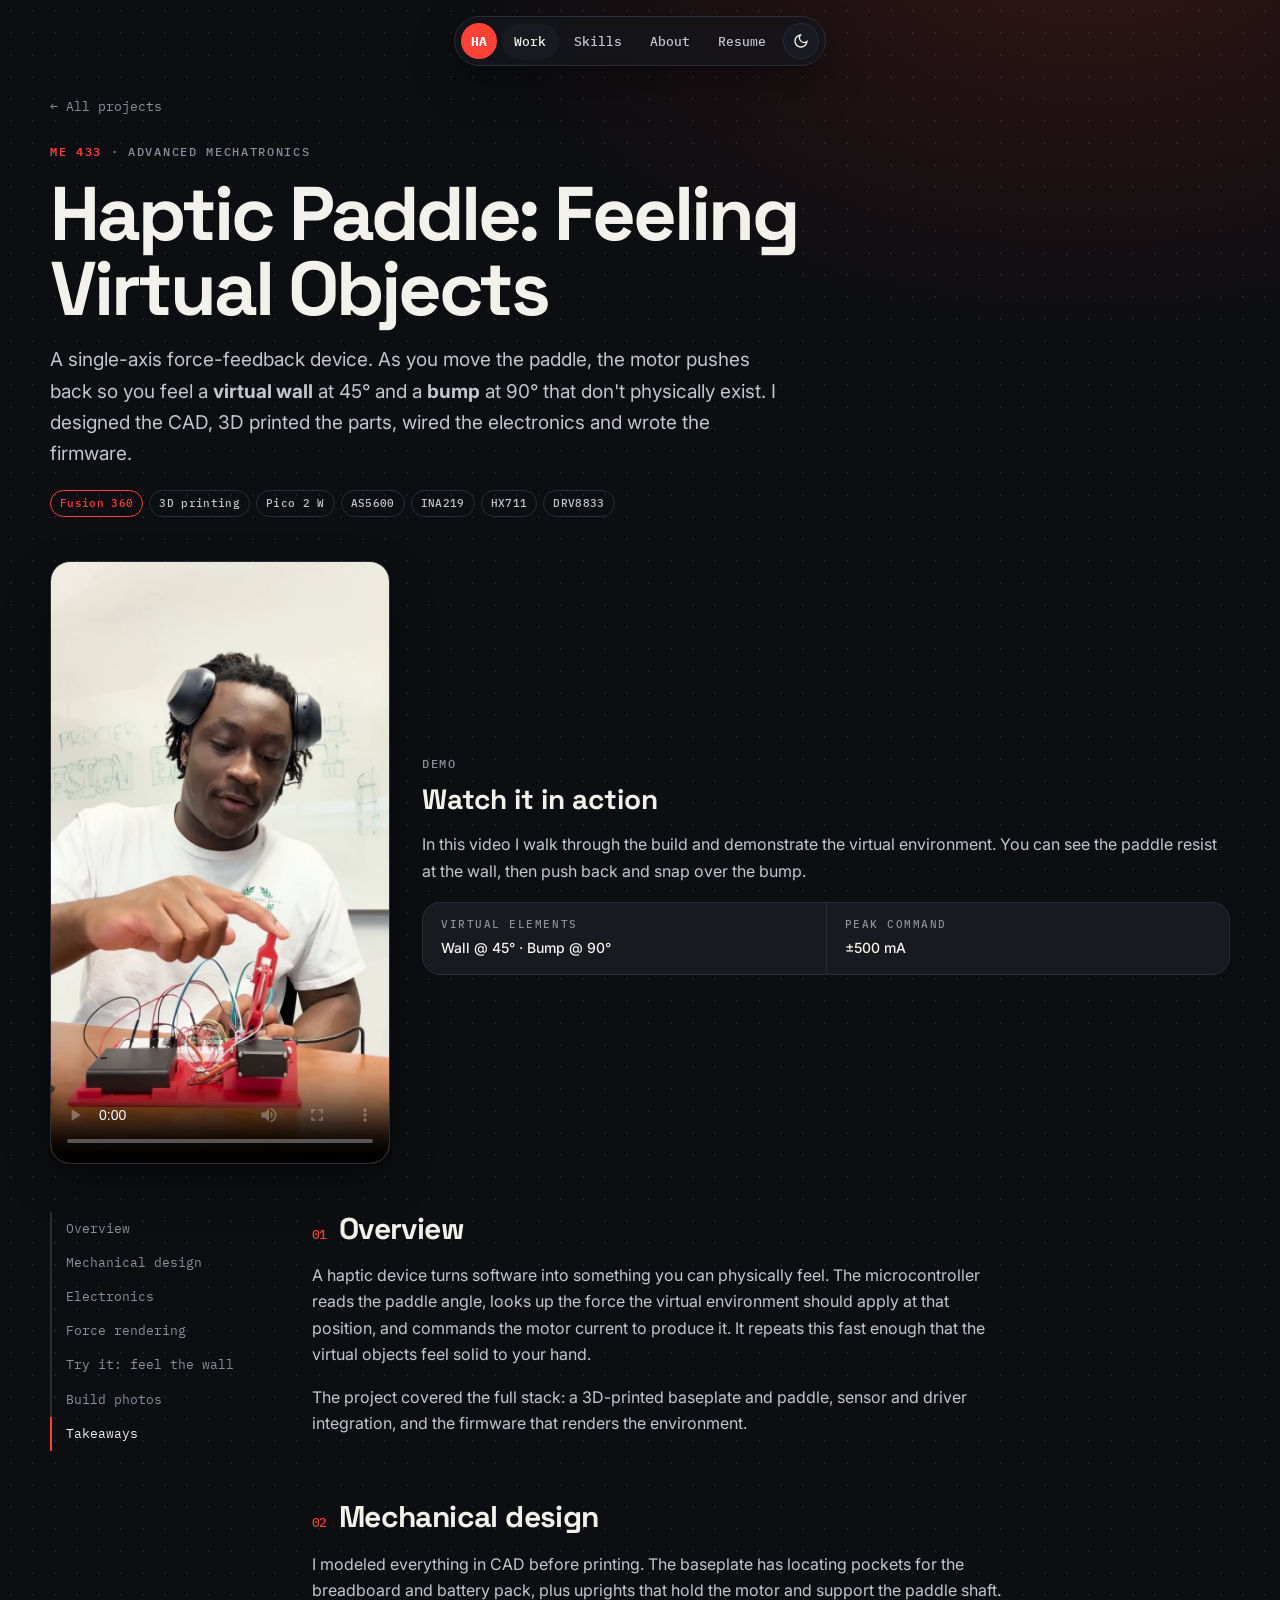
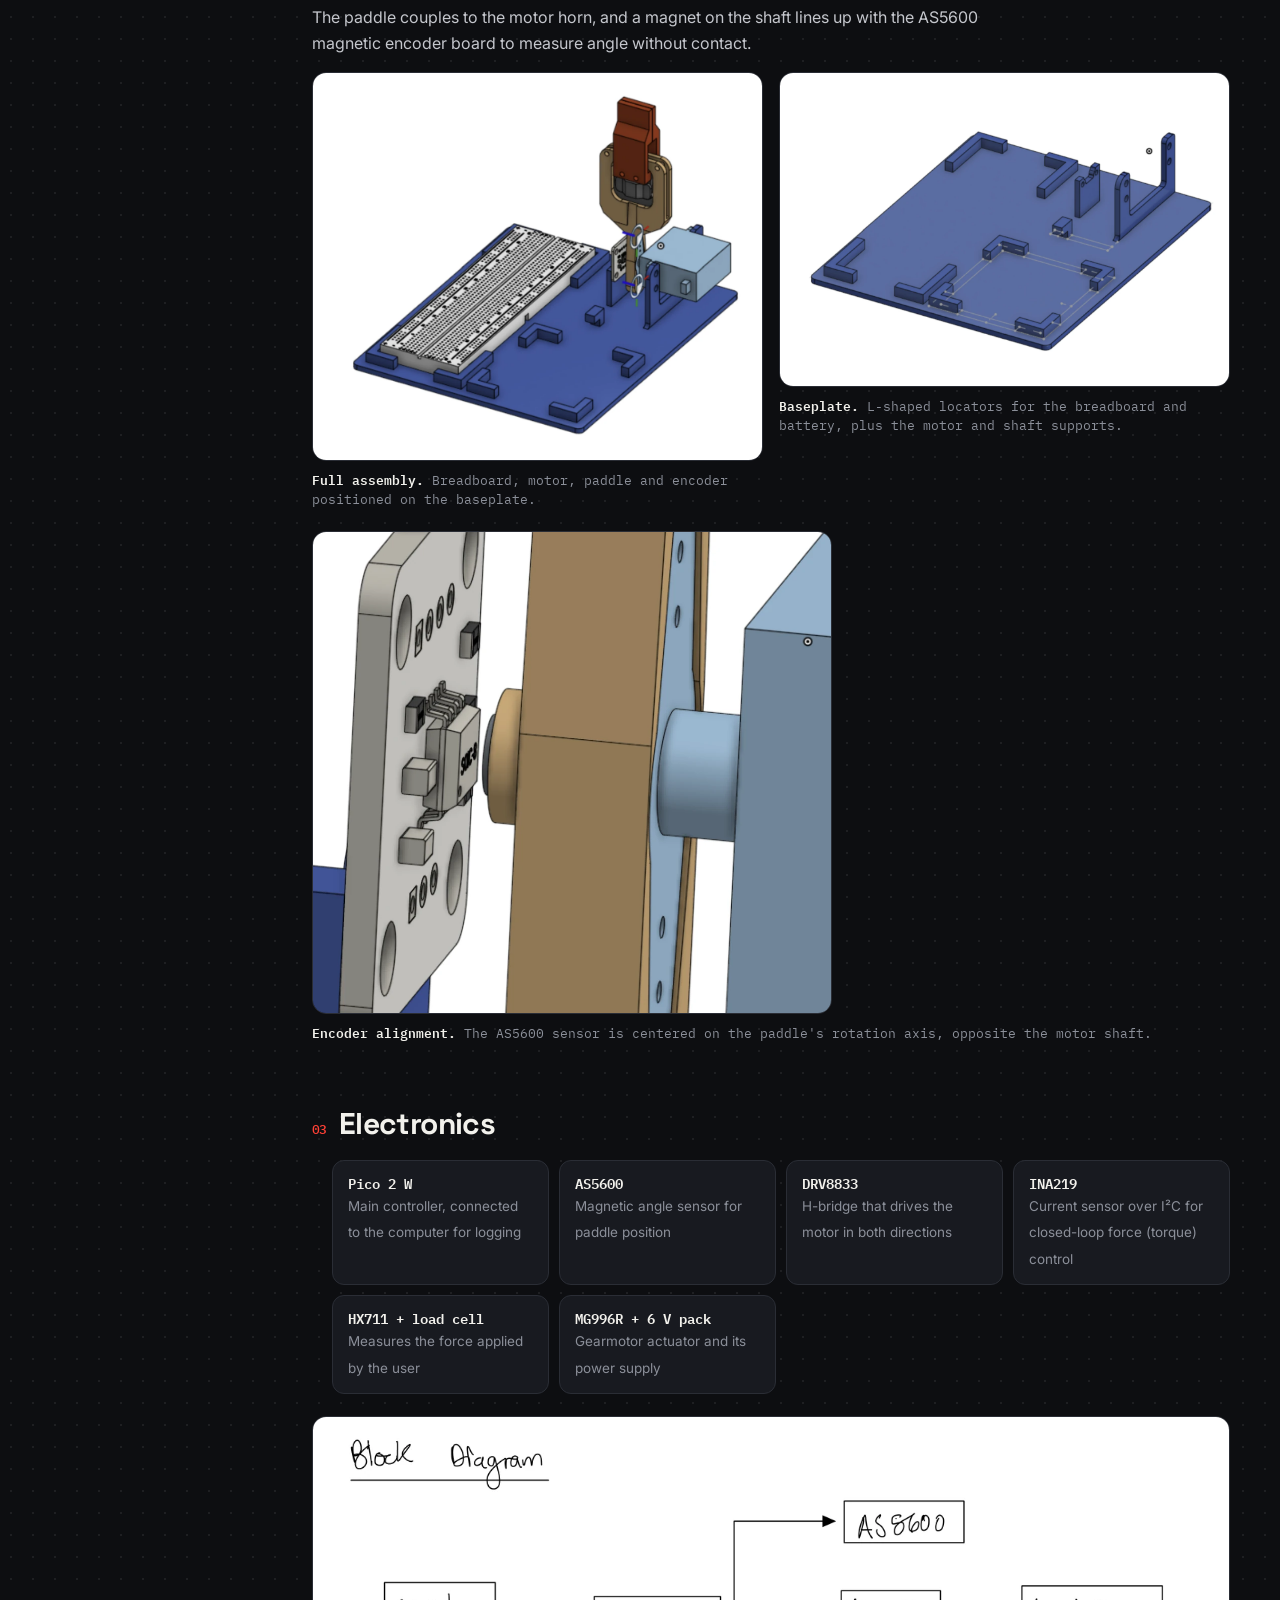
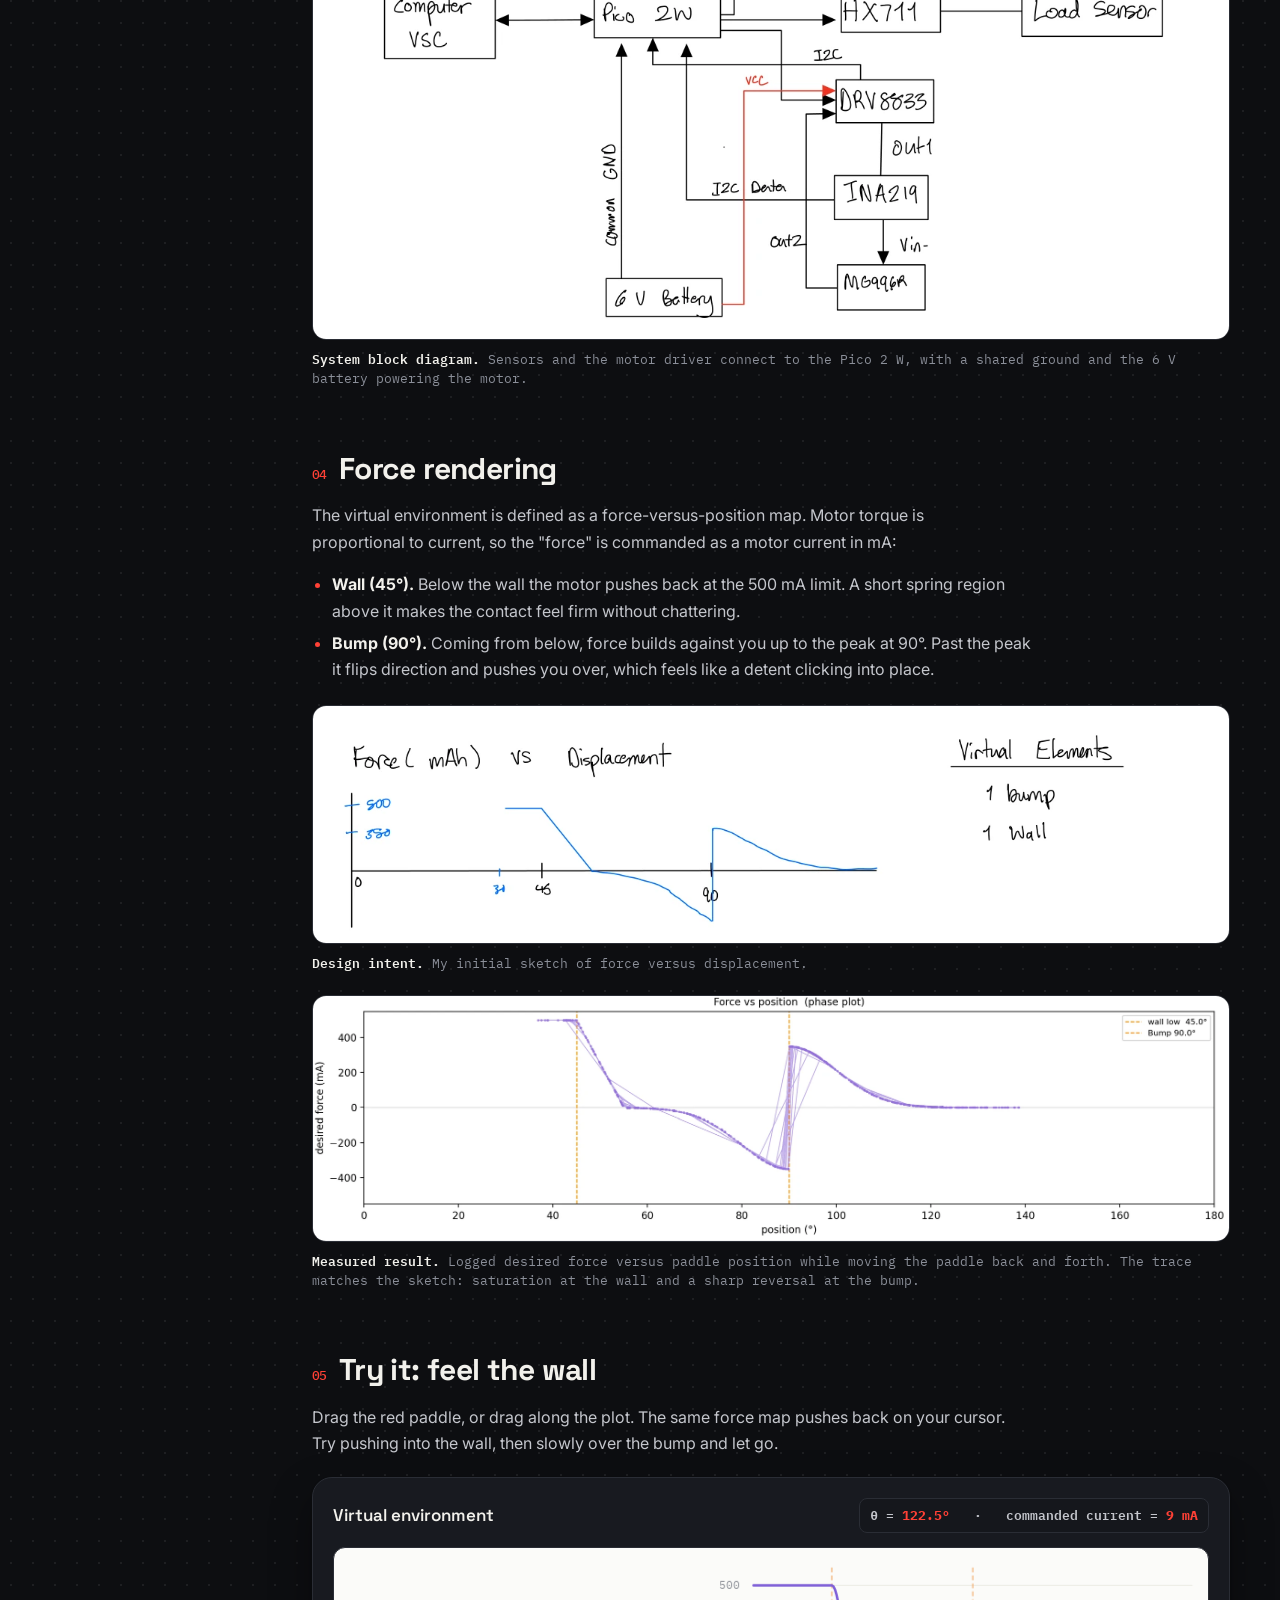
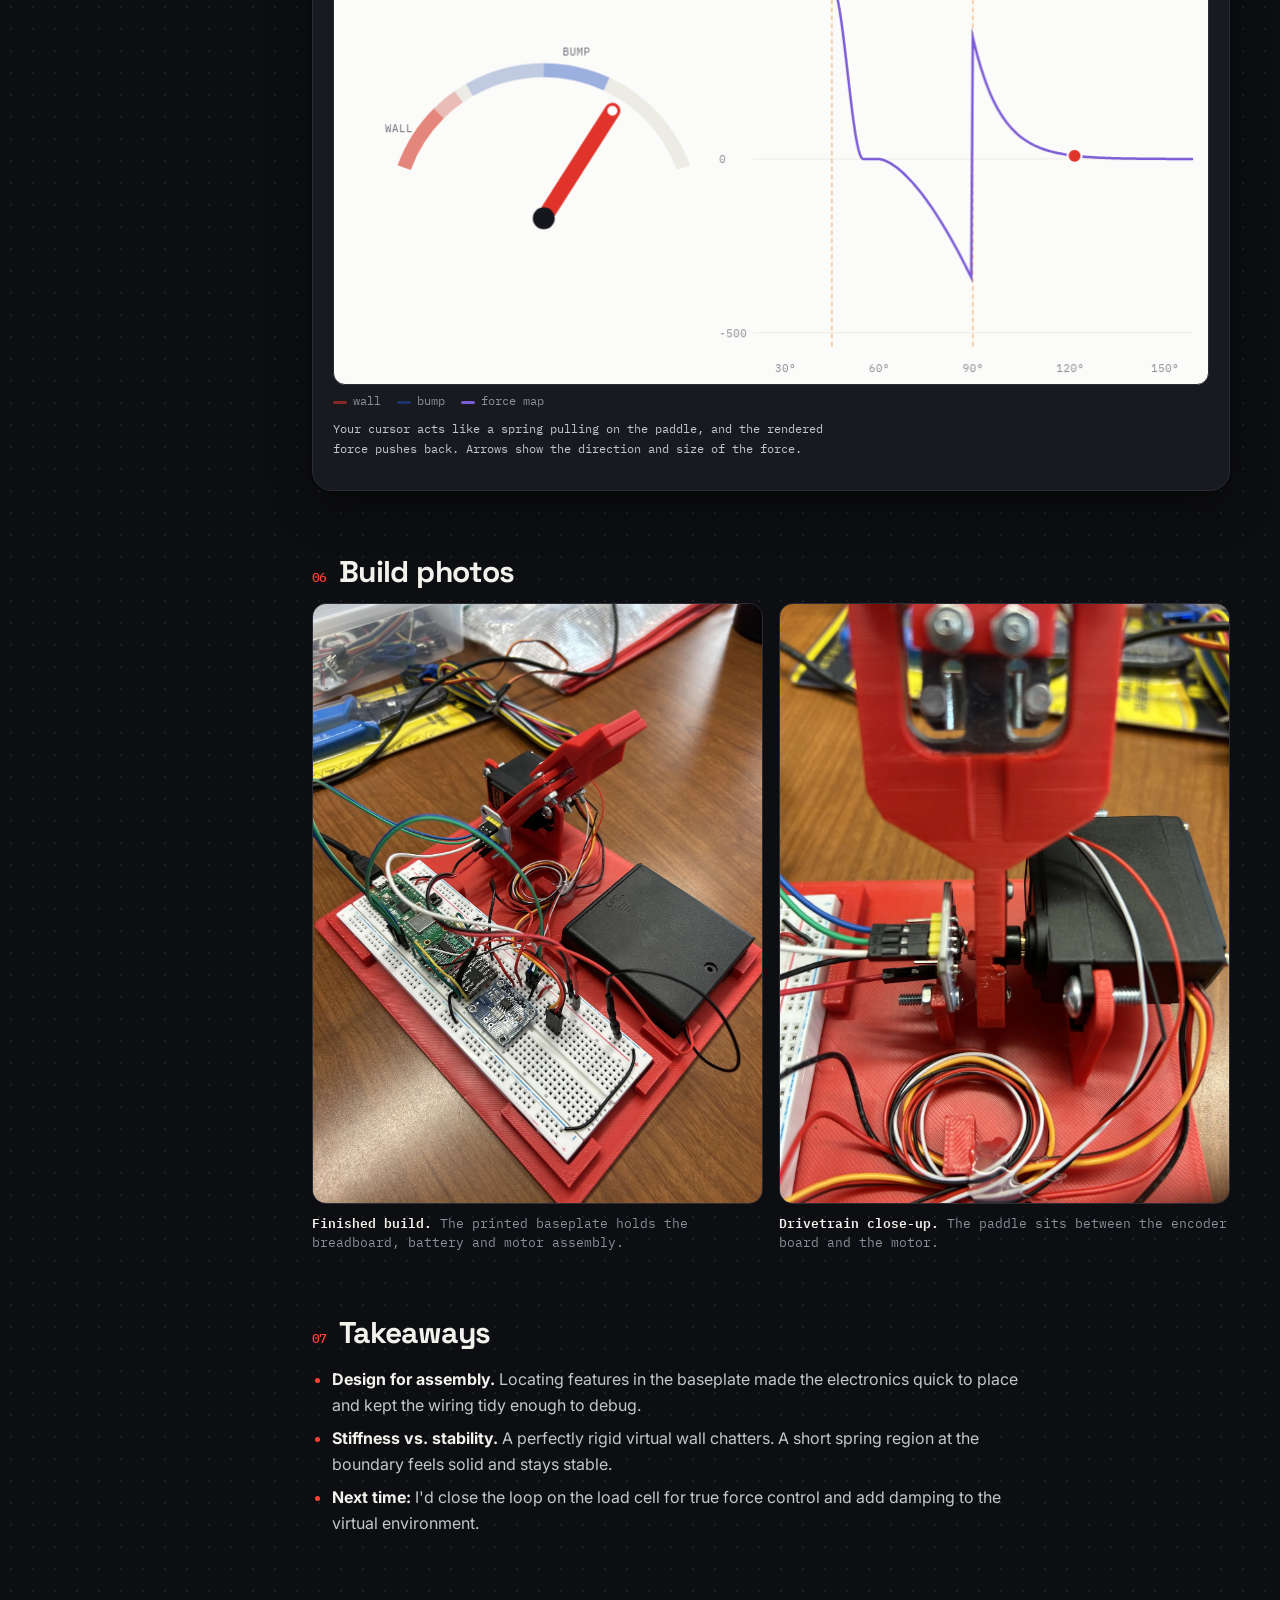
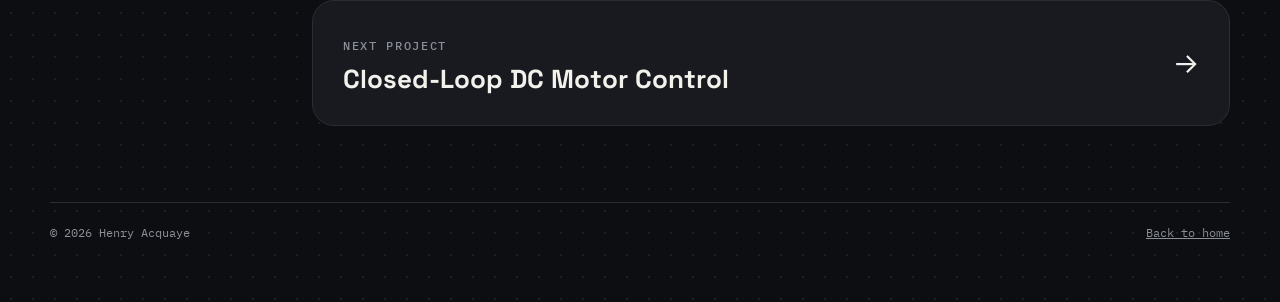
==== projects/haptic-paddle.html @ ebc6fb50 "Initial portfolio site Home page plus case studies for the ME 433 haptic paddle and ME 333 closed-lo" ====
<!doctype html>
<html lang="en">
<head>
  <meta charset="utf-8">
  <meta name="viewport" content="width=device-width, initial-scale=1">
  <title>Haptic Paddle — Henry Acquaye</title>
  <meta name="description" content="A 1-DOF force-feedback haptic paddle that renders a virtual wall and bump. CAD, 3D printing, electronics and firmware.">
  <meta property="og:image" content="../assets/projects/haptic-paddle/build-overview.webp">
  <link rel="icon" href="../assets/img/favicon.svg" type="image/svg+xml">
  <script>document.documentElement.dataset.theme = localStorage.getItem('theme') || 'dark';</script>
  <link rel="preconnect" href="https://fonts.googleapis.com">
  <link rel="preconnect" href="https://fonts.gstatic.com" crossorigin>
  <link href="https://fonts.googleapis.com/css2?family=IBM+Plex+Mono:wght@400;500;600&family=Inter:wght@400;500;600&family=Space+Grotesk:wght@500;600;700&display=swap" rel="stylesheet">
  <link rel="stylesheet" href="../css/style.css">
</head>
<body>
  <div class="progress" aria-hidden="true"></div>
  <header class="site-header">
    <div class="wrap">
      <a class="logo" href="../" aria-label="Home"><span class="logo-mark">HA</span></a>
      <nav class="nav" aria-label="Main">
        <a href="../#projects" class="active">Work</a>
        <a href="../#skills">Skills</a>
        <a href="../#about">About</a>
        <a href="../files/resume.pdf" target="_blank" rel="noopener">Resume</a>
      </nav>
      <button class="theme-btn" aria-label="Toggle light / dark theme">
        <svg class="moon" viewBox="0 0 24 24" fill="none" stroke="currentColor" stroke-width="2"><path d="M21 12.8A9 9 0 1 1 11.2 3a7 7 0 0 0 9.8 9.8z"/></svg>
        <svg class="sun" viewBox="0 0 24 24" fill="none" stroke="currentColor" stroke-width="2"><circle cx="12" cy="12" r="4"/><path d="M12 2v2M12 20v2M4.9 4.9l1.4 1.4M17.7 17.7l1.4 1.4M2 12h2M20 12h2M4.9 19.1l1.4-1.4M17.7 6.3l1.4-1.4"/></svg>
      </button>
    </div>
  </header>

  <main class="wrap">
    <div class="crumbs"><a href="../#projects">← All projects</a></div>

    <section class="p-hero reveal">
      <span class="eyebrow"><b>ME 433</b> · Advanced Mechatronics</span>
      <h1>Haptic Paddle: Feeling Virtual Objects</h1>
      <p class="lede">A single-axis force-feedback device. As you move the paddle, the motor pushes back so you feel a <b>virtual wall</b> at 45° and a <b>bump</b> at 90° that don't physically exist. I designed the CAD, 3D printed the parts, wired the electronics and wrote the firmware.</p>
      <div class="chips">
        <span class="chip red">Fusion 360</span><span class="chip">3D printing</span><span class="chip">Pico 2 W</span>
        <span class="chip">AS5600</span><span class="chip">INA219</span><span class="chip">HX711</span><span class="chip">DRV8833</span>
      </div>
    </section>

    <div class="video-split reveal">
      <video src="../assets/projects/haptic-paddle/demo.mp4" poster="../assets/projects/haptic-paddle/poster.webp" controls playsinline preload="metadata"></video>
      <div>
        <span class="eyebrow">Demo</span>
        <h2 style="font:700 28px/1.15 var(--font-display);margin:8px 0 12px">Watch it in action</h2>
        <p style="color:var(--ink-2)">In this video I walk through the build and demonstrate the virtual environment. You can see the paddle resist at the wall, then push back and snap over the bump.</p>
        <div class="specs" style="margin:18px 0 0">
          <div class="spec"><span class="eyebrow">Virtual elements</span><div>Wall @ 45° · Bump @ 90°</div></div>
          <div class="spec"><span class="eyebrow">Peak command</span><div>±500 mA</div></div>
        </div>
      </div>
    </div>

    <div class="p-layout">
      <nav class="toc" aria-label="On this page">
        <a href="#overview">Overview</a>
        <a href="#design">Mechanical design</a>
        <a href="#electronics">Electronics</a>
        <a href="#rendering">Force rendering</a>
        <a href="#playground">Try it: feel the wall</a>
        <a href="#build">Build photos</a>
        <a href="#takeaways">Takeaways</a>
      </nav>

      <article class="prose">
        <section id="overview" class="reveal">
          <h2><span class="num">01</span>Overview</h2>
          <p>A haptic device turns software into something you can physically feel. The microcontroller reads the paddle angle, looks up the force the virtual environment should apply at that position, and commands the motor current to produce it. It repeats this fast enough that the virtual objects feel solid to your hand.</p>
          <p>The project covered the full stack: a 3D-printed baseplate and paddle, sensor and driver integration, and the firmware that renders the environment.</p>
        </section>

        <section id="design" class="reveal">
          <h2><span class="num">02</span>Mechanical design</h2>
          <p>I modeled everything in CAD before printing. The baseplate has locating pockets for the breadboard and battery pack, plus uprights that hold the motor and support the paddle shaft. The paddle couples to the motor horn, and a magnet on the shaft lines up with the AS5600 magnetic encoder board to measure angle without contact.</p>
          <div class="fig-row">
            <figure class="figure">
              <img class="zoomable" src="../assets/projects/haptic-paddle/cad-assembly.webp" alt="CAD assembly with breadboard, servo, paddle and encoder" loading="lazy">
              <figcaption><b>Full assembly.</b> Breadboard, motor, paddle and encoder positioned on the baseplate.</figcaption>
            </figure>
            <figure class="figure">
              <img class="zoomable" src="../assets/projects/haptic-paddle/cad-baseplate.webp" alt="CAD of the baseplate with locating features and motor mount" loading="lazy">
              <figcaption><b>Baseplate.</b> L-shaped locators for the breadboard and battery, plus the motor and shaft supports.</figcaption>
            </figure>
          </div>
          <figure class="figure">
            <img class="zoomable" src="../assets/projects/haptic-paddle/cad-encoder-detail.webp" alt="CAD close-up of encoder board, paddle and motor shaft alignment" loading="lazy" style="max-width:520px">
            <figcaption><b>Encoder alignment.</b> The AS5600 sensor is centered on the paddle's rotation axis, opposite the motor shaft.</figcaption>
          </figure>
        </section>

        <section id="electronics" class="reveal">
          <h2><span class="num">03</span>Electronics</h2>
          <ul class="hw">
            <li><b>Pico 2 W</b><span>Main controller, connected to the computer for logging</span></li>
            <li><b>AS5600</b><span>Magnetic angle sensor for paddle position</span></li>
            <li><b>DRV8833</b><span>H-bridge that drives the motor in both directions</span></li>
            <li><b>INA219</b><span>Current sensor over I²C for closed-loop force (torque) control</span></li>
            <li><b>HX711 + load cell</b><span>Measures the force applied by the user</span></li>
            <li><b>MG996R + 6 V pack</b><span>Gearmotor actuator and its power supply</span></li>
          </ul>
          <figure class="figure">
            <img class="zoomable" src="../assets/projects/haptic-paddle/block-diagram.webp" alt="System block diagram" loading="lazy">
            <figcaption><b>System block diagram.</b> Sensors and the motor driver connect to the Pico 2 W, with a shared ground and the 6 V battery powering the motor.</figcaption>
          </figure>
        </section>

        <section id="rendering" class="reveal">
          <h2><span class="num">04</span>Force rendering</h2>
          <p>The virtual environment is defined as a force-versus-position map. Motor torque is proportional to current, so the "force" is commanded as a motor current in mA:</p>
          <ul>
            <li><b>Wall (45°).</b> Below the wall the motor pushes back at the 500 mA limit. A short spring region above it makes the contact feel firm without chattering.</li>
            <li><b>Bump (90°).</b> Coming from below, force builds against you up to the peak at 90°. Past the peak it flips direction and pushes you over, which feels like a detent clicking into place.</li>
          </ul>
          <figure class="figure">
            <img class="zoomable" src="../assets/projects/haptic-paddle/force-sketch.webp" alt="Hand sketch of the intended force vs displacement" loading="lazy">
            <figcaption><b>Design intent.</b> My initial sketch of force versus displacement.</figcaption>
          </figure>
          <figure class="figure">
            <img class="zoomable" src="../assets/projects/haptic-paddle/force-position.webp" alt="Measured phase plot of desired force vs paddle position" loading="lazy">
            <figcaption><b>Measured result.</b> Logged desired force versus paddle position while moving the paddle back and forth. The trace matches the sketch: saturation at the wall and a sharp reversal at the bump.</figcaption>
          </figure>
        </section>

        <section id="playground" class="reveal">
          <h2><span class="num">05</span>Try it: feel the wall</h2>
          <p>Drag the red paddle, or drag along the plot. The same force map pushes back on your cursor. Try pushing into the wall, then slowly over the bump and let go.</p>
          <div class="demo">
            <div class="demo-top">
              <h3>Virtual environment</h3>
              <span class="score" id="haptic-readout">—</span>
            </div>
            <canvas id="haptic-canvas" width="800" height="400" aria-label="Interactive paddle and force-position plot"></canvas>
            <div class="legend"><span><i style="background:rgba(224,52,43,.55)"></i>wall</span><span><i style="background:rgba(36,87,214,.4)"></i>bump</span><span><i style="background:#7c5cd6"></i>force map</span></div>
            <p class="note">Your cursor acts like a spring pulling on the paddle, and the rendered force pushes back. Arrows show the direction and size of the force.</p>
          </div>
        </section>

        <section id="build" class="reveal">
          <h2><span class="num">06</span>Build photos</h2>
          <div class="fig-row">
            <figure class="figure">
              <img class="zoomable" src="../assets/projects/haptic-paddle/build-overview.webp" alt="Finished haptic paddle build on a desk" loading="lazy">
              <figcaption><b>Finished build.</b> The printed baseplate holds the breadboard, battery and motor assembly.</figcaption>
            </figure>
            <figure class="figure">
              <img class="zoomable" src="../assets/projects/haptic-paddle/build-detail.webp" alt="Close-up of the paddle, encoder board and motor" loading="lazy">
              <figcaption><b>Drivetrain close-up.</b> The paddle sits between the encoder board and the motor.</figcaption>
            </figure>
          </div>
        </section>

        <section id="takeaways" class="reveal">
          <h2><span class="num">07</span>Takeaways</h2>
          <ul>
            <li><b>Design for assembly.</b> Locating features in the baseplate made the electronics quick to place and kept the wiring tidy enough to debug.</li>
            <li><b>Stiffness vs. stability.</b> A perfectly rigid virtual wall chatters. A short spring region at the boundary feels solid and stays stable.</li>
            <li><b>Next time:</b> I'd close the loop on the load cell for true force control and add damping to the virtual environment.</li>
          </ul>
        </section>

        <a class="next" href="motor-control.html">
          <div><span class="eyebrow">Next project</span><strong>Closed-Loop DC Motor Control</strong></div>
          <span class="arrow">→</span>
        </a>
      </article>
    </div>
  </main>

  <footer class="site-footer"><div class="wrap"><span>© <span data-year></span> Henry Acquaye</span><a href="../">Back to home</a></div></footer>
  <button class="to-top" aria-label="Back to top"><svg width="18" height="18" viewBox="0 0 24 24" fill="none" stroke="currentColor" stroke-width="2.5"><path d="M12 19V5M5 12l7-7 7 7"/></svg></button>
  <script src="../js/main.js"></script>
  <script src="../js/haptic-sim.js"></script>
</body>
</html>
---- css/style.css ----
/* =========================================================
   Portfolio styles
   Two themes: dark "bench" (default) and light "paper".
   Colors / fonts live in the theme blocks below.
   ========================================================= */
:root {
  --bg: #0d0e11;
  --bg-2: #15171c;
  --card: #181a20;
  --panel: #fbfbf9;           /* light panels for plots, figures, demos */
  --ink: #f2f1ec;
  --ink-2: #c4c6cc;
  --muted: #8b8f99;
  --line: #2a2d35;
  --dot: rgba(255,255,255,.07);
  --glow: rgba(224,52,43,.18);
  --accent: #ff4136;
  --accent-ink: #ff6a5f;
  --on-accent: #fff;
  --radius: 18px;
  --shadow: 0 1px 2px rgba(0,0,0,.3), 0 18px 40px rgba(0,0,0,.35);
  --font-display: "Space Grotesk", system-ui, sans-serif;
  --font-body: "Inter", system-ui, sans-serif;
  --font-mono: "IBM Plex Mono", ui-monospace, monospace;
  --max: 1180px;
  color-scheme: dark;
}
[data-theme="light"] {
  --bg: #f4f2ec;
  --bg-2: #eae7df;
  --card: #ffffff;
  --ink: #16181d;
  --ink-2: #3c4049;
  --muted: #6d717b;
  --line: #dcd8cd;
  --dot: rgba(22,24,29,.12);
  --glow: rgba(224,52,43,.12);
  --accent: #e0342b;
  --accent-ink: #b8231b;
  --shadow: 0 1px 2px rgba(0,0,0,.04), 0 14px 34px rgba(0,0,0,.08);
  color-scheme: light;
}

* { box-sizing: border-box; }
html { scroll-behavior: smooth; -webkit-text-size-adjust: 100%; }
body {
  margin: 0;
  background-color: var(--bg);
  color: var(--ink);
  font: 16px/1.65 var(--font-body);
  /* dot matrix + soft red glow */
  background-image:
    radial-gradient(900px 600px at 85% -10%, var(--glow), transparent 70%),
    radial-gradient(var(--dot) 1.2px, transparent 1.3px);
  background-size: 100% 100%, 22px 22px;
  background-attachment: fixed, scroll;
  transition: background-color .4s, color .4s;
}
img, video, canvas { max-width: 100%; display: block; }
a { color: inherit; }
::selection { background: var(--accent); color: #fff; }

.wrap { width: min(var(--max), 100% - 40px); margin-inline: auto; }
.mono { font-family: var(--font-mono); }
.eyebrow {
  font: 500 12px/1 var(--font-mono);
  letter-spacing: .14em; text-transform: uppercase; color: var(--muted);
}
.eyebrow b { color: var(--accent); font-weight: 600; }

/* ---------- progress bar ---------- */
.progress {
  position: fixed; inset: 0 0 auto 0; height: 2px; z-index: 60;
  background: var(--accent); transform-origin: 0 50%; transform: scaleX(0);
}

/* ---------- floating pill nav ---------- */
.site-header {
  position: fixed; top: 16px; left: 50%; transform: translateX(-50%); z-index: 50;
  width: max-content; max-width: calc(100% - 24px);
}
.site-header .wrap {
  width: auto; display: flex; align-items: center; gap: 4px;
  padding: 6px; border-radius: 999px;
  background: color-mix(in srgb, var(--bg-2) 78%, transparent);
  border: 1px solid var(--line);
  backdrop-filter: blur(14px) saturate(1.3); -webkit-backdrop-filter: blur(14px) saturate(1.3);
  box-shadow: var(--shadow);
}
.logo {
  display: inline-grid; place-items: center; width: 36px; height: 36px; border-radius: 50%;
  background: var(--accent); color: var(--on-accent); text-decoration: none;
  font: 700 13px/1 var(--font-mono); transition: transform .5s cubic-bezier(.2,.8,.2,1);
}
.logo:hover { transform: rotate(-12deg) scale(1.06); }
.logo span:not(.logo-mark) { display: none; }
.nav { display: flex; gap: 2px; }
.nav a {
  font: 500 13px/1 var(--font-mono); text-decoration: none; color: var(--ink-2);
  padding: 11px 13px; border-radius: 999px; transition: background .2s, color .2s;
}
.nav a:hover, .nav a.active { background: var(--card); color: var(--ink); }
.theme-btn {
  width: 36px; height: 36px; border-radius: 50%; border: 1px solid var(--line);
  background: var(--card); color: var(--ink); cursor: pointer; display: grid; place-items: center;
  transition: transform .4s;
}
.theme-btn:hover { transform: rotate(40deg); }
.theme-btn svg { width: 16px; height: 16px; }
.theme-btn .sun { display: none; }
[data-theme="light"] .theme-btn .sun { display: block; }
[data-theme="light"] .theme-btn .moon { display: none; }
.menu-btn { display: none; }
@media (max-width: 480px) {
  .nav a { padding: 10px 9px; font-size: 12px; }
}

/* ---------- hero ---------- */
.hero { position: relative; padding: 130px 0 56px; overflow: hidden; }
.scope {
  position: absolute; inset: 0; width: 100%; height: 100%; pointer-events: none;
  opacity: .9; -webkit-mask-image: linear-gradient(transparent, #000 25%, #000 70%, transparent);
  mask-image: linear-gradient(transparent, #000 25%, #000 70%, transparent);
}
.hero .wrap { position: relative; }
.hero-grid { display: grid; grid-template-columns: 1fr 260px; gap: 48px; align-items: end; }
.hero h1 {
  font: 700 clamp(56px, 11vw, 138px)/.88 var(--font-display);
  letter-spacing: -.045em; margin: 18px 0 26px; text-transform: uppercase;
}
.hero h1 .line2 { display: block; color: transparent; -webkit-text-stroke: 1.5px var(--ink); }
.hero h1 .accent { color: var(--accent); -webkit-text-stroke: 0; }
.hero .lede { font-size: clamp(18px, 2.1vw, 22px); color: var(--ink-2); max-width: 34ch; margin: 0 0 28px; line-height: 1.5; }
.typed { font-family: var(--font-mono); color: var(--accent); white-space: nowrap; font-weight: 500; }
.typed::after { content: "▍"; animation: blink 1s steps(1) infinite; color: var(--accent); }
@keyframes blink { 50% { opacity: 0; } }

.status {
  display: inline-flex; align-items: center; gap: 10px; padding: 8px 14px 8px 10px; border-radius: 999px;
  border: 1px solid var(--line); background: var(--card); font: 500 12px/1 var(--font-mono); color: var(--ink-2);
}
.status i { width: 8px; height: 8px; border-radius: 50%; background: #34d27b; box-shadow: 0 0 0 4px rgba(52,210,123,.18); animation: pulse 2s infinite; }
@keyframes pulse { 50% { box-shadow: 0 0 0 7px rgba(52,210,123,0); } }

.links { display: flex; flex-wrap: wrap; gap: 10px; }
.btn {
  display: inline-flex; align-items: center; gap: 8px;
  padding: 12px 16px; border-radius: 999px; border: 1px solid var(--line);
  background: var(--card); text-decoration: none; cursor: pointer;
  font: 500 13px/1 var(--font-mono); color: var(--ink);
  transition: transform .15s, border-color .2s, background .2s, color .2s;
}
.btn:hover { transform: translateY(-2px); border-color: var(--accent); }
.btn.primary { background: var(--accent); color: var(--on-accent); border-color: var(--accent); }
.btn.primary:hover { filter: brightness(1.08); }
.btn svg { width: 16px; height: 16px; }

/* ID-badge photo card */
.badge {
  position: relative; background: var(--card); border: 1px solid var(--line); border-radius: 20px;
  padding: 12px 12px 16px; transform: rotate(2.5deg); box-shadow: var(--shadow);
  transition: transform .5s cubic-bezier(.2,.8,.2,1);
}
.badge:hover { transform: rotate(0deg) translateY(-4px); }
.badge::before { /* lanyard slot */
  content: ""; position: absolute; top: -9px; left: 50%; width: 54px; height: 16px; margin-left: -27px;
  border-radius: 8px; background: var(--bg); border: 1px solid var(--line);
}
.badge img { border-radius: 12px; aspect-ratio: 6 / 7; object-fit: cover; width: 100%; height: auto; }
.badge-meta { display: flex; justify-content: space-between; align-items: end; margin-top: 12px; gap: 8px; }
.badge-meta strong { display: block; font: 600 15px/1.2 var(--font-display); }
.badge-meta span { font: 11px/1.4 var(--font-mono); color: var(--muted); }
.badge-meta em { font: 700 11px/1 var(--font-mono); font-style: normal; color: var(--accent); border: 1px solid var(--accent); padding: 5px 6px; border-radius: 6px; }

/* instrument readout strip */
.readout {
  margin-top: 48px; display: grid; grid-template-columns: repeat(4, 1fr);
  border: 1px solid var(--line); border-radius: var(--radius); overflow: hidden; background: var(--card);
}
.readout div { padding: 18px 20px; border-left: 1px solid var(--line); }
.readout div:first-child { border-left: 0; }
.readout b { display: block; font: 600 30px/1 var(--font-mono); color: var(--ink); letter-spacing: -.02em; }
.readout b small { font-size: 15px; color: var(--accent); margin-left: 2px; }
.readout span { display: block; margin-top: 8px; font: 11px/1.4 var(--font-mono); color: var(--muted); text-transform: uppercase; letter-spacing: .08em; }

@media (max-width: 820px) {
  .hero { padding-top: 104px; }
  .hero-grid { grid-template-columns: 1fr; gap: 28px; }
  .badge { max-width: 230px; order: -1; transform: rotate(-2deg); }
  .readout { grid-template-columns: repeat(2, 1fr); }
  .readout div:nth-child(3) { border-left: 0; }
  .readout div:nth-child(n+3) { border-top: 1px solid var(--line); }
}

/* ---------- section heads ---------- */
.section { padding: 72px 0; }
.section-head { display: flex; align-items: end; justify-content: space-between; gap: 20px; flex-wrap: wrap; margin-bottom: 36px; }
.section-head h2 {
  font: 700 clamp(40px, 6vw, 72px)/.95 var(--font-display); letter-spacing: -.04em; margin: 10px 0 0;
  text-transform: uppercase;
}
.section-head h2 .accent { color: var(--accent); }
.section-head p { margin: 10px 0 0; color: var(--muted); font: 13px/1.5 var(--font-mono); }

/* ---------- filter: segmented control ---------- */
.filters { display: inline-flex; flex-wrap: wrap; gap: 2px; padding: 4px; border-radius: 14px; background: var(--card); border: 1px solid var(--line); }
.filter {
  background: none; border: 0; cursor: pointer;
  font: 500 12.5px/1 var(--font-mono); color: var(--muted);
  padding: 10px 12px; border-radius: 10px; transition: color .2s, background .2s;
}
.filter:hover { color: var(--ink); }
.filter.active { background: var(--accent); color: var(--on-accent); }
.filter .count { opacity: .6; margin-left: 5px; }

/* ---------- project feature rows ---------- */
.grid { display: flex; flex-direction: column; gap: 28px; }
.card {
  position: relative; display: grid; grid-template-columns: 1.15fr 1fr; gap: 0; text-decoration: none;
  background: var(--card); border: 1px solid var(--line); border-radius: 26px; overflow: hidden;
  transition: border-color .35s, transform .45s cubic-bezier(.2,.8,.2,1);
}
.card:nth-child(even) { grid-template-columns: 1fr 1.15fr; }
.card:nth-child(even) .card-media { order: 2; }
.card:hover { border-color: var(--accent); transform: translateY(-3px); }
.card.hide { display: none; }
.card.pop { animation: pop .5s cubic-bezier(.2,.8,.2,1) both; }
@keyframes pop { from { opacity: 0; transform: translateY(18px); } }

.card-media { position: relative; min-height: 380px; overflow: hidden; background: var(--bg-2); }
.card-media img, .card-media video {
  position: absolute; inset: 0; width: 100%; height: 100%; object-fit: cover;
  transition: transform 1s cubic-bezier(.2,.8,.2,1), opacity .5s;
}
.card-media video { opacity: 0; }
.card:hover .card-media img { transform: scale(1.04); }
.card.playing .card-media video { opacity: 1; }
.card-overlay { display: none; }
.badge-video {
  position: absolute; left: 16px; bottom: 16px; z-index: 2;
  display: inline-flex; align-items: center; gap: 8px;
  background: rgba(13,14,17,.78); color: #fff; backdrop-filter: blur(6px);
  font: 600 11px/1 var(--font-mono); letter-spacing: .06em; padding: 9px 12px; border-radius: 999px;
}
.badge-video::before { content: ""; width: 7px; height: 7px; border-radius: 50%; background: var(--accent); }
.card.playing .badge-video::before { animation: pulse-red 1s infinite; }
@keyframes pulse-red { 50% { opacity: .3; } }

.card-body { padding: 36px 36px 32px; display: flex; flex-direction: column; }
.card-num { font: 700 64px/1 var(--font-display); color: transparent; -webkit-text-stroke: 1.2px var(--line); letter-spacing: -.04em; transition: -webkit-text-stroke-color .35s; }
.card:hover .card-num { -webkit-text-stroke-color: var(--accent); }
.card-body .eyebrow { margin: 18px 0 10px; }
.card-body h3 { margin: 0 0 12px; font: 700 clamp(24px, 2.6vw, 32px)/1.1 var(--font-display); letter-spacing: -.02em; color: var(--ink); }
.card-body p { margin: 0 0 18px; color: var(--ink-2); font-size: 15.5px; line-height: 1.6; }
.card-tags { display: flex; flex-wrap: wrap; gap: 6px; }
.card-meta { display: flex; justify-content: space-between; align-items: center; margin-top: auto; padding-top: 24px; }
.read { font: 600 13px/1 var(--font-mono); color: var(--ink); display: inline-flex; gap: 10px; align-items: center; }
.read .arrow {
  display: inline-grid; place-items: center; width: 40px; height: 40px; border-radius: 50%;
  border: 1px solid var(--line); transition: background .3s, border-color .3s, transform .3s;
}
.card:hover .read .arrow { background: var(--accent); border-color: var(--accent); color: #fff; transform: rotate(-45deg); }
.chip {
  display: inline-block; font: 500 11px/1 var(--font-mono); letter-spacing: .03em;
  padding: 7px 9px; border-radius: 999px; border: 1px solid var(--line); color: var(--ink-2); background: transparent;
}
.chip.red { border-color: var(--accent); color: var(--accent); }
.card.coming {
  display: flex; align-items: center; justify-content: center; min-height: 120px; border-style: dashed;
  background: transparent; color: var(--muted); font: 13px/1.5 var(--font-mono);
}
.card.coming:hover { transform: none; border-color: var(--line); }
.card.coming p { margin: 0; }

@media (max-width: 820px) {
  .card, .card:nth-child(even) { grid-template-columns: 1fr; }
  .card:nth-child(even) .card-media { order: 0; }
  .card-media { min-height: 0; aspect-ratio: 4 / 3; }
  .card-body { padding: 24px; }
  .card-num { font-size: 44px; }
}

/* ---------- skills ticker + columns ---------- */
.ticker {
  overflow: hidden; border-block: 1px solid var(--line); padding: 18px 0; margin-bottom: 40px;
  -webkit-mask-image: linear-gradient(90deg, transparent, #000 10%, #000 90%, transparent);
  mask-image: linear-gradient(90deg, transparent, #000 10%, #000 90%, transparent);
}
.ticker-track { display: flex; gap: 40px; width: max-content; animation: ticker 40s linear infinite; }
.ticker:hover .ticker-track { animation-play-state: paused; }
.ticker span { font: 600 clamp(22px, 3vw, 34px)/1 var(--font-display); white-space: nowrap; color: var(--ink); letter-spacing: -.02em; }
.ticker span:nth-child(3n+2) { color: transparent; -webkit-text-stroke: 1px var(--ink-2); }
.ticker span::after { content: "✦"; color: var(--accent); margin-left: 40px; font-size: .6em; vertical-align: middle; }
@keyframes ticker { to { transform: translateX(-50%); } }

.skills { display: grid; grid-template-columns: repeat(auto-fit, minmax(230px, 1fr)); gap: 0; border-top: 1px solid var(--line); }
.skill-box { padding: 24px 24px 24px 0; border-bottom: 1px solid var(--line); }
.skill-box h3 { margin: 0 0 14px; font: 600 18px/1.2 var(--font-display); display: flex; align-items: baseline; gap: 10px; }
.skill-box h3 small { font: 500 12px/1 var(--font-mono); color: var(--accent); }
.skill-box ul { list-style: none; margin: 0; padding: 0; display: flex; flex-wrap: wrap; gap: 6px; }

/* ---------- about / contact ---------- */
.about { display: grid; grid-template-columns: 1.15fr 1fr; gap: 48px; align-items: start; }
.about p { color: var(--ink-2); margin-top: 0; font-size: 17px; }
@media (max-width: 820px) { .about { grid-template-columns: 1fr; } }
.contact-card {
  background: var(--accent); color: #fff; border-radius: 26px; padding: 34px;
  position: relative; overflow: hidden;
}
.contact-card::before {
  content: ""; position: absolute; right: -50px; bottom: -70px; width: 220px; height: 220px;
  border: 2px dashed rgba(255,255,255,.45); border-radius: 50%; animation: spin 30s linear infinite;
}
.contact-card::after {
  content: ""; position: absolute; right: 30px; bottom: 10px; width: 60px; height: 60px;
  border: 2px solid rgba(255,255,255,.5); border-radius: 50%;
}
@keyframes spin { to { transform: rotate(360deg); } }
.contact-card h3 { font: 700 34px/1.05 var(--font-display); margin: 0 0 12px; position: relative; letter-spacing: -.02em; }
.contact-card p { color: rgba(255,255,255,.88); position: relative; }
.contact-card .btn { background: #fff; color: #16181d; border-color: #fff; position: relative; }

.site-footer { padding: 36px 0 60px; color: var(--muted); font: 12px/1.6 var(--font-mono); }
.site-footer .wrap { display: flex; justify-content: space-between; gap: 16px; flex-wrap: wrap; border-top: 1px solid var(--line); padding-top: 20px; }
.site-footer a { color: var(--muted); }

/* ---------- back to top: square with progress ring ---------- */
.to-top {
  position: fixed; right: 22px; bottom: 22px; z-index: 40;
  width: 50px; height: 50px; border-radius: 14px; border: 1px solid var(--line); cursor: pointer;
  background: var(--card); color: var(--ink); display: grid; place-items: center;
  opacity: 0; transform: translateY(12px); pointer-events: none;
  transition: opacity .3s, transform .3s, border-color .2s; box-shadow: var(--shadow);
}
.to-top.show { opacity: 1; transform: none; pointer-events: auto; }
.to-top:hover { border-color: var(--accent); color: var(--accent); }

/* ---------- reveal on scroll ---------- */
.reveal { opacity: 0; transform: translateY(22px); transition: opacity .8s, transform .8s cubic-bezier(.2,.8,.2,1); }
.reveal.in { opacity: 1; transform: none; }
@media (prefers-reduced-motion: reduce) {
  *, *::before, *::after { animation: none !important; transition: none !important; scroll-behavior: auto !important; }
  .reveal { opacity: 1; transform: none; }
}

/* =========================================================
   Project (case study) pages
   ========================================================= */
.crumbs { padding-top: 100px; font: 13px/1 var(--font-mono); }
.crumbs a { color: var(--muted); text-decoration: none; }
.crumbs a:hover { color: var(--accent); }
.p-hero { padding: 24px 0 36px; }
.p-hero h1 { font: 700 clamp(38px, 6vw, 76px)/.98 var(--font-display); letter-spacing: -.04em; margin: 14px 0 18px; max-width: 16ch; }
.p-hero .lede { font-size: 19px; color: var(--ink-2); max-width: 62ch; margin: 0 0 20px; }
.chips { display: flex; flex-wrap: wrap; gap: 6px; }

.p-layout { display: grid; grid-template-columns: 210px minmax(0, 1fr); gap: 52px; align-items: start; }
.toc { position: sticky; top: 100px; font: 13px/1.4 var(--font-mono); }
.toc a {
  display: block; padding: 8px 0 8px 14px; color: var(--muted); text-decoration: none;
  border-left: 2px solid var(--line); transition: color .2s, border-color .2s;
}
.toc a:hover { color: var(--ink); }
.toc a.active { color: var(--ink); border-left-color: var(--accent); }
@media (max-width: 900px) { .p-layout { grid-template-columns: 1fr; } .toc { display: none; } }

.specs {
  display: grid; grid-template-columns: repeat(auto-fit, minmax(170px, 1fr)); gap: 1px;
  background: var(--line); border: 1px solid var(--line); border-radius: var(--radius); overflow: hidden;
  margin-bottom: 44px;
}
.spec { background: var(--card); padding: 16px 18px; }
.spec .eyebrow { display: block; margin-bottom: 8px; font-size: 11px; }
.spec div { font: 500 14px/1.45 var(--font-body); color: var(--ink); }

.prose section { scroll-margin-top: 100px; margin-bottom: 64px; }
.prose h2 { font: 700 30px/1.15 var(--font-display); letter-spacing: -.02em; margin: 0 0 14px; display: flex; gap: 12px; align-items: baseline; }
.prose h2 .num { font: 500 13px/1 var(--font-mono); color: var(--accent); }
.prose h3 { font: 600 19px/1.3 var(--font-display); margin: 28px 0 8px; }
.prose p, .prose li { color: var(--ink-2); max-width: 70ch; }
.prose b { color: var(--ink); }
.prose ul { padding-left: 20px; }
.prose li { margin-bottom: 6px; }
.prose li::marker { color: var(--accent); }
.prose code { font: 13.5px var(--font-mono); background: var(--bg-2); border: 1px solid var(--line); padding: 1px 6px; border-radius: 6px; }

.figure { margin: 22px 0; }
.figure img, .figure video { border-radius: 14px; border: 1px solid var(--line); background: var(--panel); width: 100%; }
.figure figcaption { font: 12.5px/1.5 var(--font-mono); color: var(--muted); margin-top: 10px; }
.figure figcaption b { color: var(--ink); font-weight: 600; }
.zoomable { cursor: zoom-in; transition: transform .3s, border-color .3s; }
.zoomable:hover { border-color: var(--accent); }

.fig-row { display: grid; grid-template-columns: repeat(auto-fit, minmax(240px, 1fr)); gap: 16px; }
.fig-row .figure { margin: 0; }

.video-split { display: grid; grid-template-columns: minmax(0, 340px) 1fr; gap: 32px; align-items: center; margin: 8px 0 48px; }
.video-split video { border-radius: 20px; width: 100%; background: #000; box-shadow: var(--shadow); border: 1px solid var(--line); }
.video-split h2 { color: var(--ink); }
@media (max-width: 760px) { .video-split { grid-template-columns: 1fr; } .video-split video { max-width: 360px; } }

.callouts { display: grid; grid-template-columns: repeat(auto-fit, minmax(160px, 1fr)); gap: 12px; margin: 22px 0; }
.callout { background: var(--card); border: 1px solid var(--line); border-radius: 14px; padding: 16px; }
.callout b { display: block; font: 600 30px/1 var(--font-mono); color: var(--ink); }
.callout b small { font-size: 15px; color: var(--muted); font-weight: 500; }
.callout span { display: block; margin-top: 8px; font: 12px/1.45 var(--font-mono); color: var(--muted); }
.callout.good { border-color: var(--accent); }
.callout.good b { color: var(--accent); }

/* before/after compare slider */
.compare { position: relative; border-radius: 14px; overflow: hidden; border: 1px solid var(--line); background: #fff; user-select: none; touch-action: pan-y; }
.compare img { width: 100%; pointer-events: none; }
.compare .after { position: absolute; inset: 0; clip-path: inset(0 0 0 50%); }
.compare .after img { height: 100%; object-fit: contain; object-position: left top; }
.compare .handle { position: absolute; top: 0; bottom: 0; left: 50%; width: 2px; background: #16181d; cursor: ew-resize; }
.compare .handle::after {
  content: "⟷"; position: absolute; top: 50%; left: 50%; transform: translate(-50%,-50%);
  width: 40px; height: 40px; border-radius: 50%; background: var(--accent); color: #fff;
  display: grid; place-items: center; font-size: 16px;
}
.compare .lbl { position: absolute; top: 10px; font: 600 11px/1 var(--font-mono); padding: 6px 8px; border-radius: 6px; background: rgba(21,23,28,.85); color: #fff; z-index: 2; }
.compare .lbl.l { left: 10px; } .compare .lbl.r { right: 10px; background: var(--accent); }

/* code block */
.code-tabs { display: flex; gap: 4px; margin-bottom: -1px; position: relative; z-index: 1; flex-wrap: wrap; }
.code-tab {
  font: 500 12px/1 var(--font-mono); padding: 10px 14px; border: 1px solid var(--line); border-bottom: 0;
  background: var(--bg-2); color: var(--muted); border-radius: 10px 10px 0 0; cursor: pointer;
}
.code-tab.active { background: #101114; color: #fff; border-color: #2a2d35; }
.code {
  background: #101114; color: #e6e6e6; border: 1px solid #2a2d35; border-radius: 0 12px 12px 12px; overflow: auto;
  font: 12.5px/1.6 var(--font-mono); padding: 18px 20px; max-height: 440px; margin: 0; tab-size: 4;
}
.code .c { color: #7d8590; font-style: italic; }
.code .k { color: #ff7b72; }
.code .s { color: #a5d6ff; }
.code .n { color: #f2cc60; }
.code .f { color: #d2a8ff; }
.code-actions { display: flex; gap: 8px; margin-top: 12px; flex-wrap: wrap; }

/* interactive demo panel */
.demo {
  background: var(--card); border: 1px solid var(--line); border-radius: 20px; padding: 20px;
  margin: 20px 0; box-shadow: var(--shadow);
}
.demo-top { display: flex; justify-content: space-between; align-items: center; gap: 12px; flex-wrap: wrap; margin-bottom: 14px; }
.demo-top h3 { margin: 0; font: 600 17px/1.2 var(--font-display); }
.demo canvas { width: 100%; height: auto; border-radius: 12px; background: var(--panel); border: 1px solid var(--line); touch-action: none; }
.controls { display: grid; grid-template-columns: repeat(auto-fit, minmax(180px, 1fr)); gap: 14px 22px; margin-top: 16px; }
.control label { display: flex; justify-content: space-between; font: 500 12px/1 var(--font-mono); color: var(--ink-2); margin-bottom: 8px; }
.control output { color: var(--accent); font-weight: 600; }
input[type=range] { width: 100%; accent-color: var(--accent); }
.seg { display: inline-flex; background: var(--bg-2); padding: 3px; border-radius: 10px; gap: 2px; flex-wrap: wrap; border: 1px solid var(--line); }
.seg button {
  border: 0; background: none; cursor: pointer; padding: 8px 11px; border-radius: 8px;
  font: 500 12px/1 var(--font-mono); color: var(--muted);
}
.seg button:hover { color: var(--ink); }
.seg button.active { background: var(--accent); color: #fff; }
.score { font: 600 13px/1.3 var(--font-mono); padding: 8px 10px; border-radius: 8px; background: var(--bg-2); border: 1px solid var(--line); color: var(--ink-2); }
.score b { color: var(--accent); }
.legend { display: flex; gap: 16px; font: 12px/1 var(--font-mono); color: var(--muted); margin-top: 10px; flex-wrap: wrap; }
.legend i { display: inline-block; width: 14px; height: 3px; border-radius: 2px; margin-right: 6px; vertical-align: middle; }
.note { font: 12px/1.6 var(--font-mono); color: var(--muted); margin-top: 12px; }

/* hardware list */
.hw { display: grid; grid-template-columns: repeat(auto-fit, minmax(210px, 1fr)); gap: 10px; margin: 18px 0; padding: 0; list-style: none; }
.hw li { background: var(--card); border: 1px solid var(--line); border-radius: 12px; padding: 13px 15px; margin: 0; max-width: none; }
.hw li::marker { content: ""; }
.hw b { display: block; font: 600 14px/1.3 var(--font-mono); color: var(--ink); }
.hw span { font-size: 13.5px; color: var(--muted); }

/* next project */
.next {
  display: flex; justify-content: space-between; align-items: center; gap: 16px;
  padding: 30px; border-radius: 22px; background: var(--card); border: 1px solid var(--line); color: var(--ink); text-decoration: none;
  margin: 20px 0 40px; transition: background .25s, border-color .25s;
}
.next:hover { background: var(--accent); border-color: var(--accent); color: #fff; }
.next strong { font: 700 26px/1.2 var(--font-display); display: block; margin-top: 6px; }
.next:hover .eyebrow { color: #fff; }
.next .arrow { font-size: 28px; }

/* lightbox */
.lightbox {
  position: fixed; inset: 0; z-index: 100; background: rgba(8,9,11,.94);
  display: grid; place-items: center; padding: 30px; opacity: 0; pointer-events: none; transition: opacity .25s;
}
.lightbox.open { opacity: 1; pointer-events: auto; }
.lightbox img { max-height: 86vh; max-width: 92vw; width: auto; border-radius: 10px; background: #fff; transform: scale(.96); transition: transform .3s; }
.lightbox.open img { transform: none; }
.lightbox .cap { position: absolute; bottom: 18px; left: 0; right: 0; text-align: center; color: #ccc; font: 12px var(--font-mono); padding: 0 20px; }
.lightbox button {
  position: absolute; background: rgba(255,255,255,.1); color: #fff; border: 0; width: 46px; height: 46px; border-radius: 50%;
  font-size: 20px; cursor: pointer;
}
.lightbox button:hover { background: var(--accent); }
.lightbox .close { top: 18px; right: 18px; }
.lightbox .prev { left: 18px; top: 50%; margin-top: -23px; }
.lightbox .nxt { right: 18px; top: 50%; margin-top: -23px; }
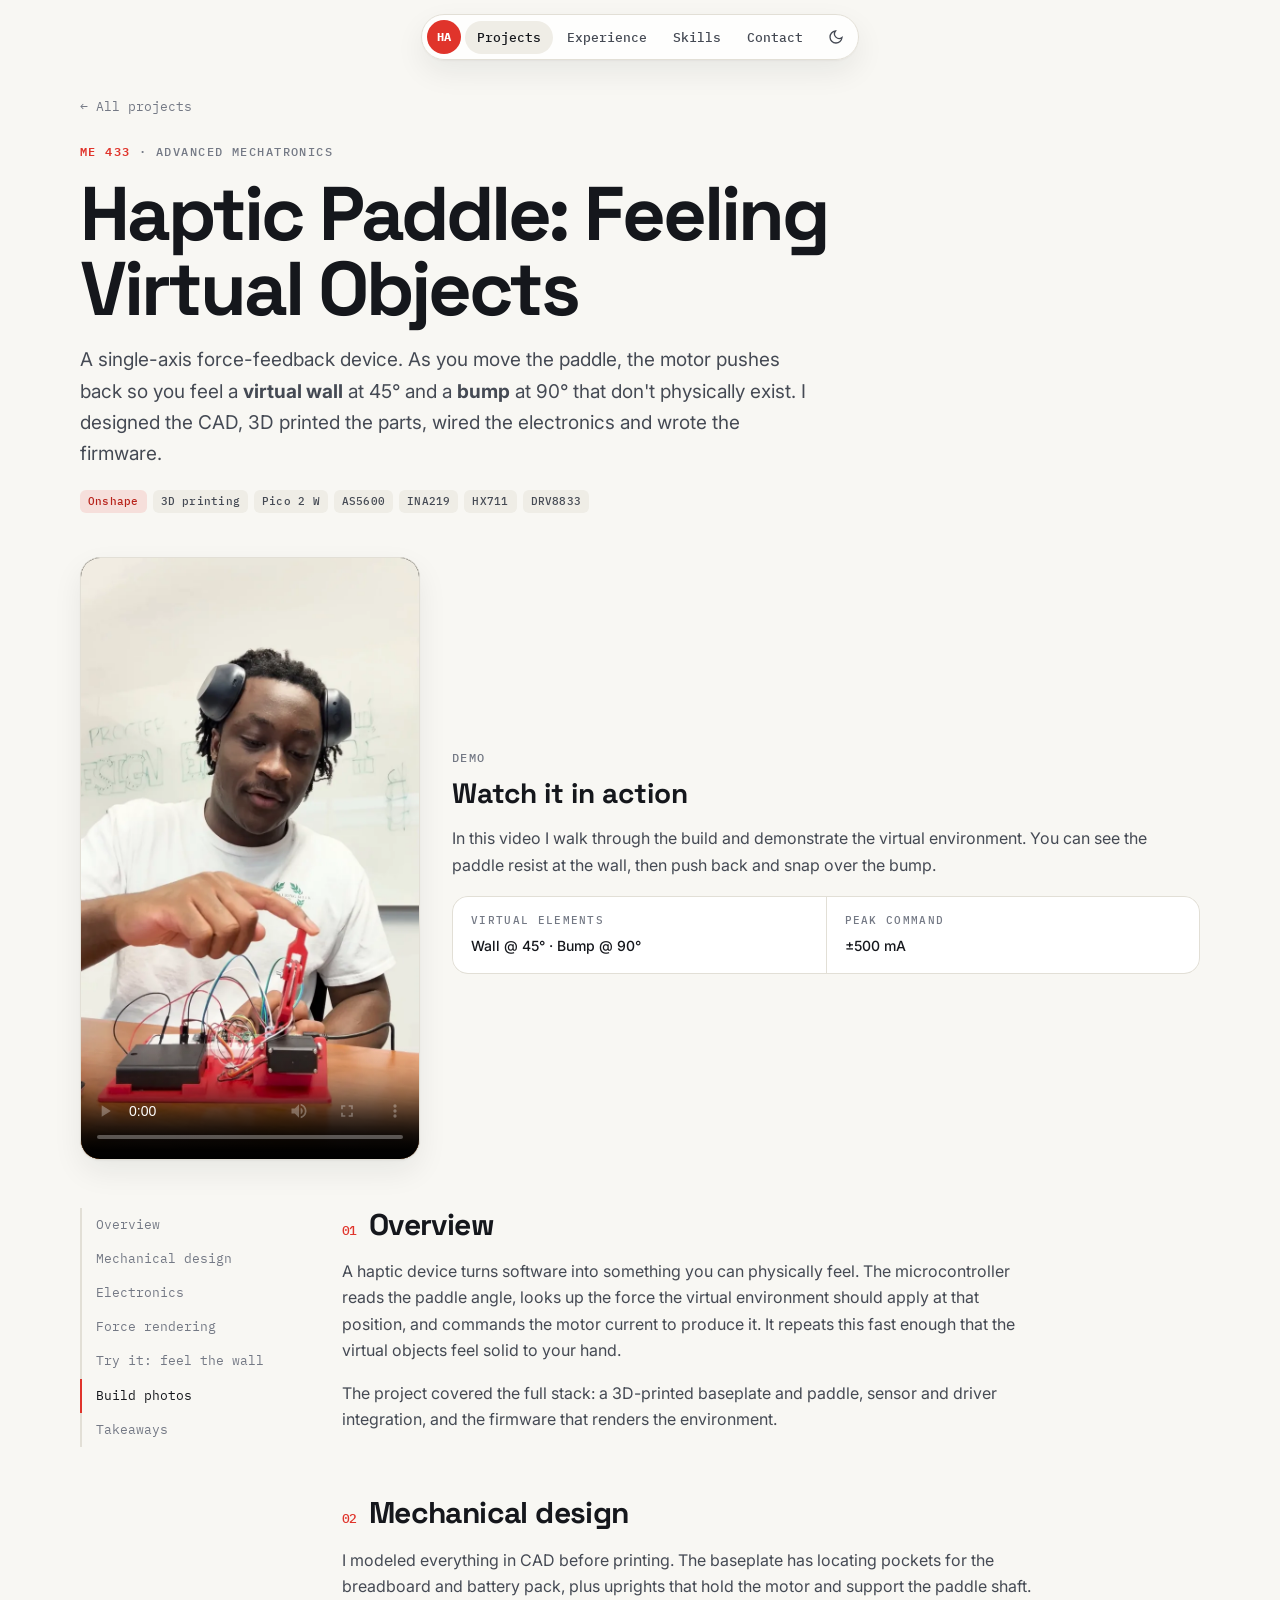
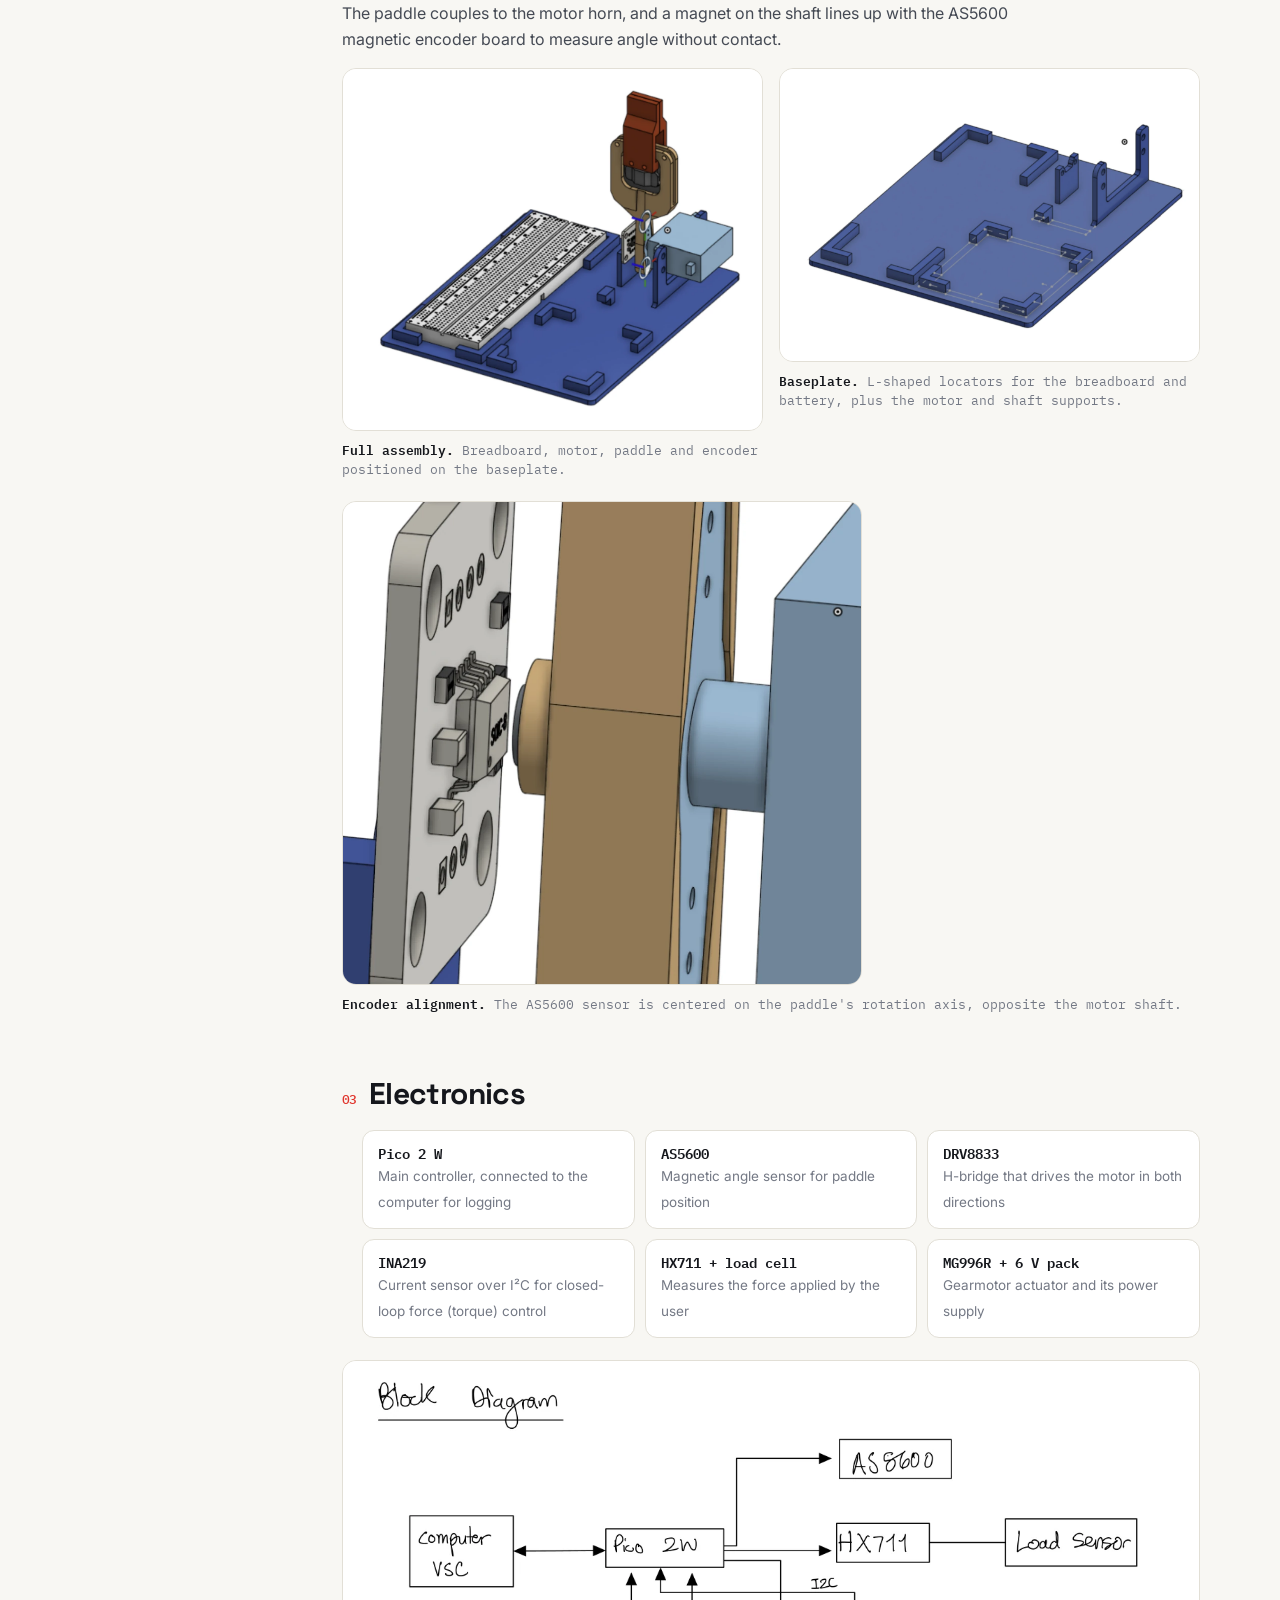
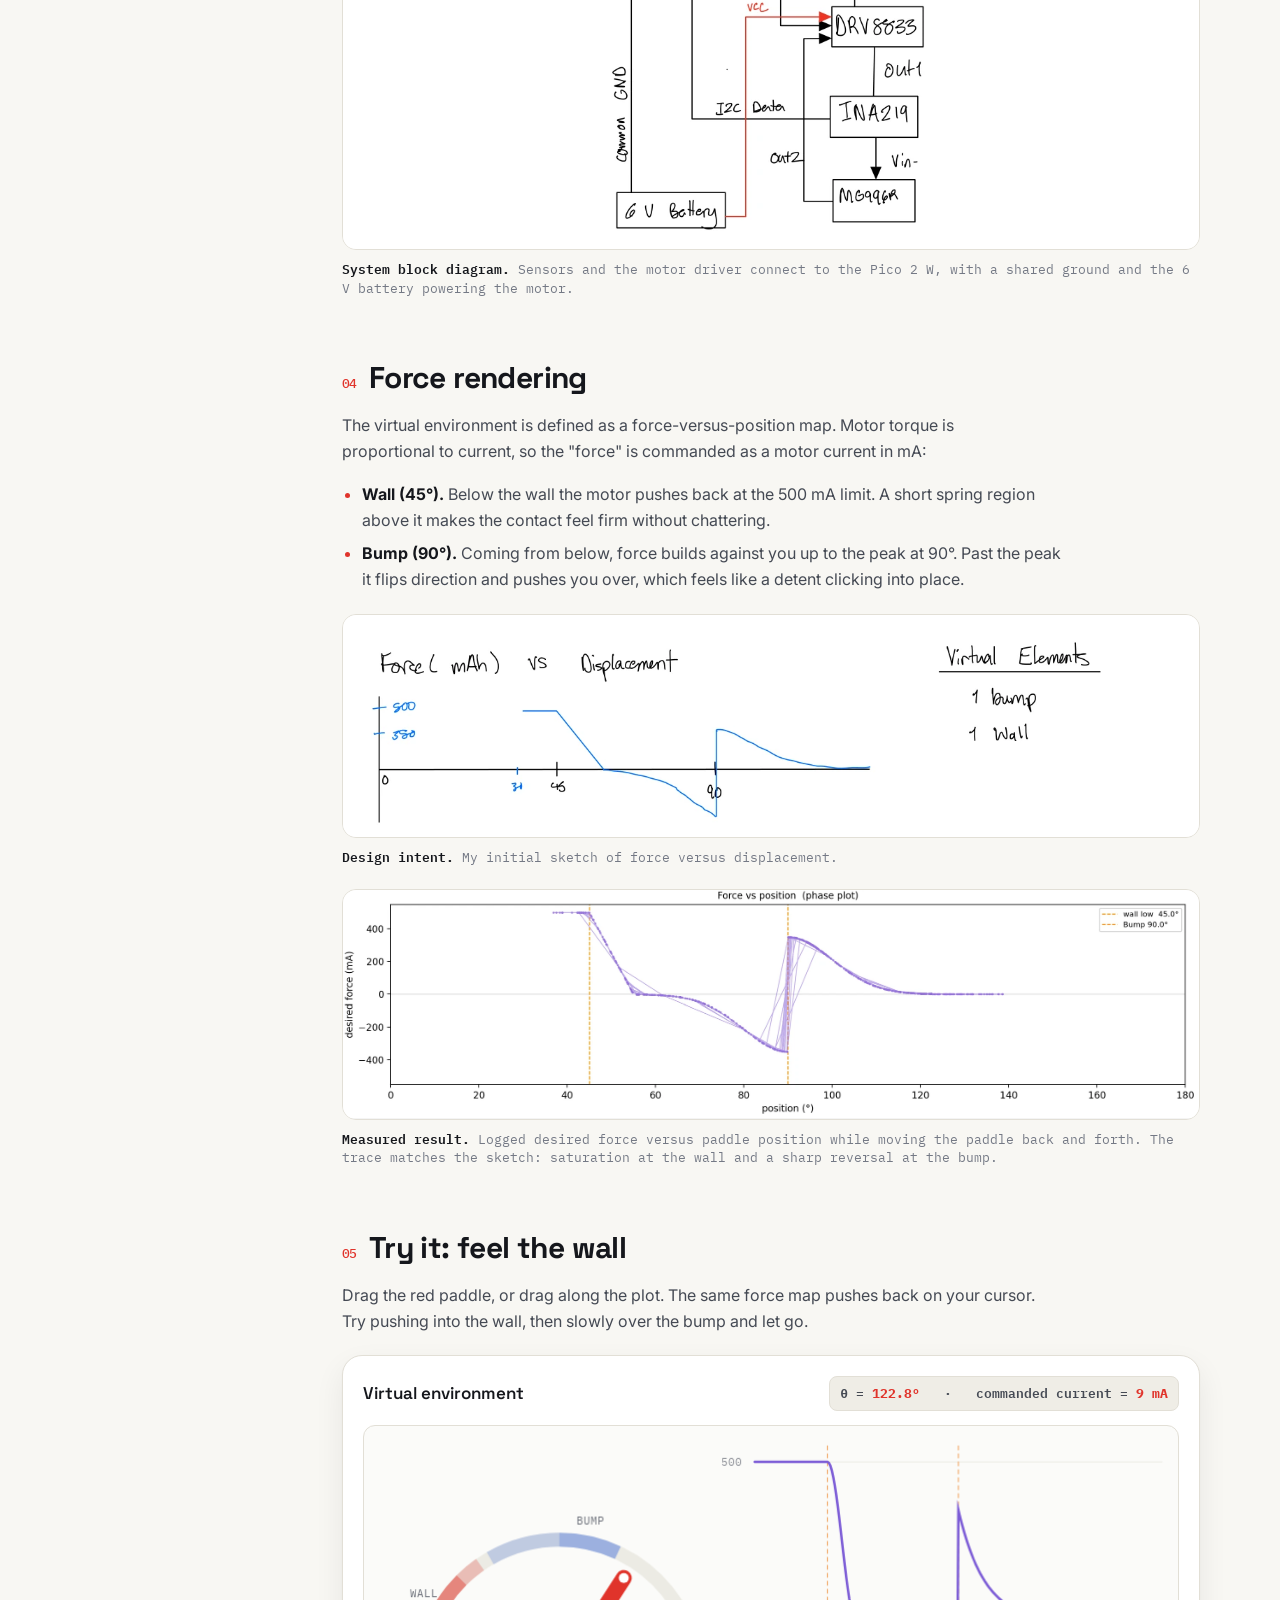
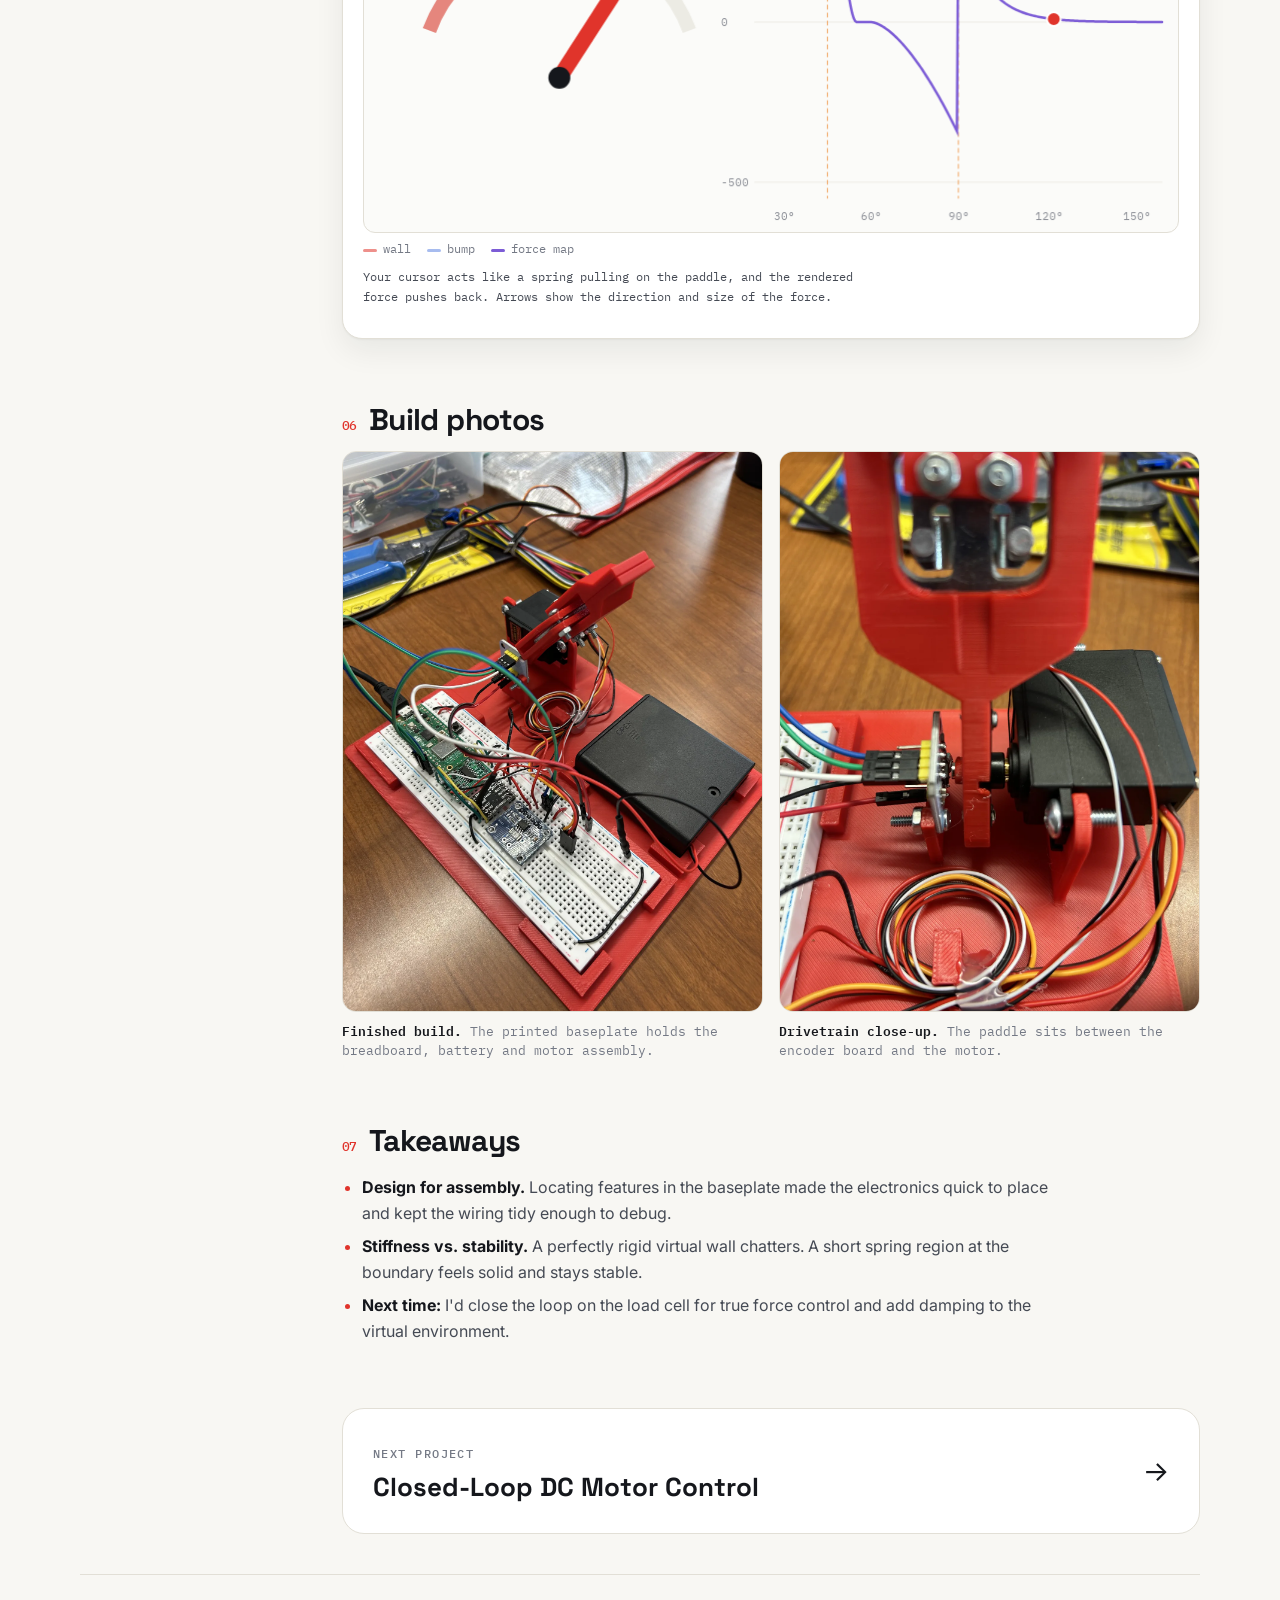
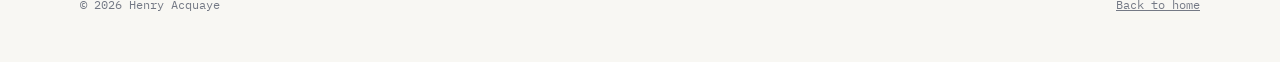
==== commit 2e6ae53a: "Redesign with light theme and add projects from resume - Light theme by default with a simpler hero " ====
--- a/projects/haptic-paddle.html
+++ b/projects/haptic-paddle.html
@@ -7,7 +7,7 @@
   <meta name="description" content="A 1-DOF force-feedback haptic paddle that renders a virtual wall and bump. CAD, 3D printing, electronics and firmware.">
   <meta property="og:image" content="../assets/projects/haptic-paddle/build-overview.webp">
   <link rel="icon" href="../assets/img/favicon.svg" type="image/svg+xml">
-  <script>document.documentElement.dataset.theme = localStorage.getItem('theme') || 'dark';</script>
+  <script>document.documentElement.dataset.theme = localStorage.getItem('theme-v2') || 'light';</script>
   <link rel="preconnect" href="https://fonts.googleapis.com">
   <link rel="preconnect" href="https://fonts.gstatic.com" crossorigin>
   <link href="https://fonts.googleapis.com/css2?family=IBM+Plex+Mono:wght@400;500;600&family=Inter:wght@400;500;600&family=Space+Grotesk:wght@500;600;700&display=swap" rel="stylesheet">
@@ -19,10 +19,10 @@
     <div class="wrap">
       <a class="logo" href="../" aria-label="Home"><span class="logo-mark">HA</span></a>
       <nav class="nav" aria-label="Main">
-        <a href="../#projects" class="active">Work</a>
+        <a href="../#projects" class="active">Projects</a>
+        <a href="../#experience">Experience</a>
         <a href="../#skills">Skills</a>
-        <a href="../#about">About</a>
-        <a href="../files/resume.pdf" target="_blank" rel="noopener">Resume</a>
+        <a href="../#contact">Contact</a>
       </nav>
       <button class="theme-btn" aria-label="Toggle light / dark theme">
         <svg class="moon" viewBox="0 0 24 24" fill="none" stroke="currentColor" stroke-width="2"><path d="M21 12.8A9 9 0 1 1 11.2 3a7 7 0 0 0 9.8 9.8z"/></svg>
@@ -39,7 +39,7 @@
       <h1>Haptic Paddle: Feeling Virtual Objects</h1>
       <p class="lede">A single-axis force-feedback device. As you move the paddle, the motor pushes back so you feel a <b>virtual wall</b> at 45° and a <b>bump</b> at 90° that don't physically exist. I designed the CAD, 3D printed the parts, wired the electronics and wrote the firmware.</p>
       <div class="chips">
-        <span class="chip red">Fusion 360</span><span class="chip">3D printing</span><span class="chip">Pico 2 W</span>
+        <span class="chip red">Onshape</span><span class="chip">3D printing</span><span class="chip">Pico 2 W</span>
         <span class="chip">AS5600</span><span class="chip">INA219</span><span class="chip">HX711</span><span class="chip">DRV8833</span>
       </div>
     </section>
@@ -173,7 +173,7 @@
   </main>
 
   <footer class="site-footer"><div class="wrap"><span>© <span data-year></span> Henry Acquaye</span><a href="../">Back to home</a></div></footer>
-  <button class="to-top" aria-label="Back to top"><svg width="18" height="18" viewBox="0 0 24 24" fill="none" stroke="currentColor" stroke-width="2.5"><path d="M12 19V5M5 12l7-7 7 7"/></svg></button>
+  <button class="to-top" aria-label="Back to top"><svg width="20" height="20" viewBox="0 0 24 24" fill="none" stroke="currentColor" stroke-width="1.8" stroke-linejoin="round"><path d="M12 2c3 2.5 4.5 6 4.5 10v4h-9v-4C7.500 8 9 4.500 12 2z"/><path d="M7.500 13 4 17v3l3.500-2M16.500 13 20 17v3l-3.500-2M10 19.500 12 22l2-2.500"/><circle cx="12" cy="9.500" r="1.600"/></svg></button>
   <script src="../js/main.js"></script>
   <script src="../js/haptic-sim.js"></script>
 </body>
--- a/css/style.css
+++ b/css/style.css
@@ -1,59 +1,49 @@
 /* =========================================================
    Portfolio styles
-   Two themes: dark "bench" (default) and light "paper".
-   Colors / fonts live in the theme blocks below.
+   Two themes: light (default) and dark. Colors live in the
+   theme blocks below.
    ========================================================= */
 :root {
-  --bg: #0d0e11;
-  --bg-2: #15171c;
-  --card: #181a20;
+  --bg: #f8f7f3;
+  --bg-2: #efede6;
+  --card: #ffffff;
   --panel: #fbfbf9;           /* light panels for plots, figures, demos */
+  --ink: #15171c;
+  --ink-2: #454a54;
+  --muted: #747985;
+  --line: #e2dfd6;
+  --accent: #e0342b;
+  --accent-ink: #b8231b;
+  --blue: #2f4f8f;            /* blueprint ink for line drawings */
+  --on-accent: #fff;
+  --radius: 16px;
+  --shadow: 0 1px 2px rgba(0,0,0,.04), 0 12px 30px rgba(20,22,28,.07);
+  --font-display: "Space Grotesk", system-ui, sans-serif;
+  --font-body: "Inter", system-ui, sans-serif;
+  --font-mono: "IBM Plex Mono", ui-monospace, monospace;
+  --max: 1120px;
+  color-scheme: light;
+}
+[data-theme="dark"] {
+  --bg: #111318;
+  --bg-2: #191c22;
+  --card: #1b1e25;
   --ink: #f2f1ec;
   --ink-2: #c4c6cc;
   --muted: #8b8f99;
-  --line: #2a2d35;
-  --dot: rgba(255,255,255,.07);
-  --glow: rgba(224,52,43,.18);
-  --accent: #ff4136;
+  --line: #2c3038;
+  --accent: #ff4d42;
   --accent-ink: #ff6a5f;
-  --on-accent: #fff;
-  --radius: 18px;
-  --shadow: 0 1px 2px rgba(0,0,0,.3), 0 18px 40px rgba(0,0,0,.35);
-  --font-display: "Space Grotesk", system-ui, sans-serif;
-  --font-body: "Inter", system-ui, sans-serif;
-  --font-mono: "IBM Plex Mono", ui-monospace, monospace;
-  --max: 1180px;
+  --blue: #8fb0f0;
+  --shadow: 0 1px 2px rgba(0,0,0,.3), 0 14px 34px rgba(0,0,0,.35);
   color-scheme: dark;
-}
-[data-theme="light"] {
-  --bg: #f4f2ec;
-  --bg-2: #eae7df;
-  --card: #ffffff;
-  --ink: #16181d;
-  --ink-2: #3c4049;
-  --muted: #6d717b;
-  --line: #dcd8cd;
-  --dot: rgba(22,24,29,.12);
-  --glow: rgba(224,52,43,.12);
-  --accent: #e0342b;
-  --accent-ink: #b8231b;
-  --shadow: 0 1px 2px rgba(0,0,0,.04), 0 14px 34px rgba(0,0,0,.08);
-  color-scheme: light;
 }
 
 * { box-sizing: border-box; }
 html { scroll-behavior: smooth; -webkit-text-size-adjust: 100%; }
 body {
-  margin: 0;
-  background-color: var(--bg);
-  color: var(--ink);
+  margin: 0; background: var(--bg); color: var(--ink);
   font: 16px/1.65 var(--font-body);
-  /* dot matrix + soft red glow */
-  background-image:
-    radial-gradient(900px 600px at 85% -10%, var(--glow), transparent 70%),
-    radial-gradient(var(--dot) 1.2px, transparent 1.3px);
-  background-size: 100% 100%, 22px 22px;
-  background-attachment: fixed, scroll;
   transition: background-color .4s, color .4s;
 }
 img, video, canvas { max-width: 100%; display: block; }
@@ -63,8 +53,8 @@
 .wrap { width: min(var(--max), 100% - 40px); margin-inline: auto; }
 .mono { font-family: var(--font-mono); }
 .eyebrow {
-  font: 500 12px/1 var(--font-mono);
-  letter-spacing: .14em; text-transform: uppercase; color: var(--muted);
+  font: 500 12px/1.4 var(--font-mono);
+  letter-spacing: .12em; text-transform: uppercase; color: var(--muted);
 }
 .eyebrow b { color: var(--accent); font-weight: 600; }
 
@@ -76,71 +66,55 @@
 
 /* ---------- floating pill nav ---------- */
 .site-header {
-  position: fixed; top: 16px; left: 50%; transform: translateX(-50%); z-index: 50;
+  position: fixed; top: 14px; left: 50%; transform: translateX(-50%); z-index: 50;
   width: max-content; max-width: calc(100% - 24px);
 }
 .site-header .wrap {
   width: auto; display: flex; align-items: center; gap: 4px;
-  padding: 6px; border-radius: 999px;
-  background: color-mix(in srgb, var(--bg-2) 78%, transparent);
+  padding: 5px; border-radius: 999px;
+  background: color-mix(in srgb, var(--card) 82%, transparent);
   border: 1px solid var(--line);
   backdrop-filter: blur(14px) saturate(1.3); -webkit-backdrop-filter: blur(14px) saturate(1.3);
   box-shadow: var(--shadow);
 }
 .logo {
-  display: inline-grid; place-items: center; width: 36px; height: 36px; border-radius: 50%;
+  display: inline-grid; place-items: center; width: 34px; height: 34px; border-radius: 50%;
   background: var(--accent); color: var(--on-accent); text-decoration: none;
-  font: 700 13px/1 var(--font-mono); transition: transform .5s cubic-bezier(.2,.8,.2,1);
+  font: 700 12px/1 var(--font-mono); transition: transform .5s cubic-bezier(.2,.8,.2,1);
 }
 .logo:hover { transform: rotate(-12deg) scale(1.06); }
-.logo span:not(.logo-mark) { display: none; }
 .nav { display: flex; gap: 2px; }
 .nav a {
   font: 500 13px/1 var(--font-mono); text-decoration: none; color: var(--ink-2);
-  padding: 11px 13px; border-radius: 999px; transition: background .2s, color .2s;
-}
-.nav a:hover, .nav a.active { background: var(--card); color: var(--ink); }
+  padding: 10px 12px; border-radius: 999px; transition: background .2s, color .2s;
+}
+.nav a:hover, .nav a.active { background: var(--bg-2); color: var(--ink); }
 .theme-btn {
-  width: 36px; height: 36px; border-radius: 50%; border: 1px solid var(--line);
-  background: var(--card); color: var(--ink); cursor: pointer; display: grid; place-items: center;
-  transition: transform .4s;
-}
-.theme-btn:hover { transform: rotate(40deg); }
+  width: 34px; height: 34px; border-radius: 50%; border: 0;
+  background: transparent; color: var(--ink-2); cursor: pointer; display: grid; place-items: center;
+  transition: transform .4s, background .2s;
+}
+.theme-btn:hover { transform: rotate(40deg); background: var(--bg-2); }
 .theme-btn svg { width: 16px; height: 16px; }
 .theme-btn .sun { display: none; }
-[data-theme="light"] .theme-btn .sun { display: block; }
-[data-theme="light"] .theme-btn .moon { display: none; }
-.menu-btn { display: none; }
-@media (max-width: 480px) {
-  .nav a { padding: 10px 9px; font-size: 12px; }
-}
+[data-theme="dark"] .theme-btn .sun { display: block; }
+[data-theme="dark"] .theme-btn .moon { display: none; }
+@media (max-width: 480px) { .nav a { padding: 9px 6px; font-size: 11.5px; } .logo, .theme-btn { width: 30px; height: 30px; flex: none; } }
 
 /* ---------- hero ---------- */
-.hero { position: relative; padding: 130px 0 56px; overflow: hidden; }
-.scope {
-  position: absolute; inset: 0; width: 100%; height: 100%; pointer-events: none;
-  opacity: .9; -webkit-mask-image: linear-gradient(transparent, #000 25%, #000 70%, transparent);
-  mask-image: linear-gradient(transparent, #000 25%, #000 70%, transparent);
-}
+.hero { position: relative; padding: 150px 0 90px; overflow: hidden; }
+.flight { position: absolute; inset: 0; width: 100%; height: 100%; pointer-events: none; }
 .hero .wrap { position: relative; }
-.hero-grid { display: grid; grid-template-columns: 1fr 260px; gap: 48px; align-items: end; }
+.hero-grid { display: grid; grid-template-columns: 1fr 300px; gap: 56px; align-items: center; }
 .hero h1 {
-  font: 700 clamp(56px, 11vw, 138px)/.88 var(--font-display);
-  letter-spacing: -.045em; margin: 18px 0 26px; text-transform: uppercase;
-}
-.hero h1 .line2 { display: block; color: transparent; -webkit-text-stroke: 1.5px var(--ink); }
-.hero h1 .accent { color: var(--accent); -webkit-text-stroke: 0; }
-.hero .lede { font-size: clamp(18px, 2.1vw, 22px); color: var(--ink-2); max-width: 34ch; margin: 0 0 28px; line-height: 1.5; }
+  font: 700 clamp(46px, 7.6vw, 92px)/.98 var(--font-display);
+  letter-spacing: -.04em; margin: 16px 0 20px;
+}
+.hero .lede { font: 500 clamp(20px, 2.6vw, 28px)/1.35 var(--font-display); color: var(--ink); margin: 0 0 14px; letter-spacing: -.01em; }
+.hero .sub { color: var(--ink-2); max-width: 52ch; margin: 0 0 28px; font-size: 17px; }
 .typed { font-family: var(--font-mono); color: var(--accent); white-space: nowrap; font-weight: 500; }
 .typed::after { content: "▍"; animation: blink 1s steps(1) infinite; color: var(--accent); }
 @keyframes blink { 50% { opacity: 0; } }
-
-.status {
-  display: inline-flex; align-items: center; gap: 10px; padding: 8px 14px 8px 10px; border-radius: 999px;
-  border: 1px solid var(--line); background: var(--card); font: 500 12px/1 var(--font-mono); color: var(--ink-2);
-}
-.status i { width: 8px; height: 8px; border-radius: 50%; background: #34d27b; box-shadow: 0 0 0 4px rgba(52,210,123,.18); animation: pulse 2s infinite; }
-@keyframes pulse { 50% { box-shadow: 0 0 0 7px rgba(52,210,123,0); } }
 
 .links { display: flex; flex-wrap: wrap; gap: 10px; }
 .btn {
@@ -151,189 +125,156 @@
   transition: transform .15s, border-color .2s, background .2s, color .2s;
 }
 .btn:hover { transform: translateY(-2px); border-color: var(--accent); }
-.btn.primary { background: var(--accent); color: var(--on-accent); border-color: var(--accent); }
-.btn.primary:hover { filter: brightness(1.08); }
+.btn.primary { background: var(--ink); color: var(--bg); border-color: var(--ink); }
+.btn.primary:hover { background: var(--accent); border-color: var(--accent); color: #fff; }
 .btn svg { width: 16px; height: 16px; }
 
-/* ID-badge photo card */
-.badge {
-  position: relative; background: var(--card); border: 1px solid var(--line); border-radius: 20px;
-  padding: 12px 12px 16px; transform: rotate(2.5deg); box-shadow: var(--shadow);
-  transition: transform .5s cubic-bezier(.2,.8,.2,1);
-}
-.badge:hover { transform: rotate(0deg) translateY(-4px); }
-.badge::before { /* lanyard slot */
-  content: ""; position: absolute; top: -9px; left: 50%; width: 54px; height: 16px; margin-left: -27px;
-  border-radius: 8px; background: var(--bg); border: 1px solid var(--line);
-}
-.badge img { border-radius: 12px; aspect-ratio: 6 / 7; object-fit: cover; width: 100%; height: auto; }
-.badge-meta { display: flex; justify-content: space-between; align-items: end; margin-top: 12px; gap: 8px; }
-.badge-meta strong { display: block; font: 600 15px/1.2 var(--font-display); }
-.badge-meta span { font: 11px/1.4 var(--font-mono); color: var(--muted); }
-.badge-meta em { font: 700 11px/1 var(--font-mono); font-style: normal; color: var(--accent); border: 1px solid var(--accent); padding: 5px 6px; border-radius: 6px; }
-
-/* instrument readout strip */
-.readout {
-  margin-top: 48px; display: grid; grid-template-columns: repeat(4, 1fr);
-  border: 1px solid var(--line); border-radius: var(--radius); overflow: hidden; background: var(--card);
-}
-.readout div { padding: 18px 20px; border-left: 1px solid var(--line); }
-.readout div:first-child { border-left: 0; }
-.readout b { display: block; font: 600 30px/1 var(--font-mono); color: var(--ink); letter-spacing: -.02em; }
-.readout b small { font-size: 15px; color: var(--accent); margin-left: 2px; }
-.readout span { display: block; margin-top: 8px; font: 11px/1.4 var(--font-mono); color: var(--muted); text-transform: uppercase; letter-spacing: .08em; }
+.portrait { margin: 0; position: relative; }
+.portrait img { width: 100%; height: auto; aspect-ratio: 4 / 5; object-fit: cover; object-position: 50% 20%; border-radius: 22px; box-shadow: var(--shadow); }
+.portrait figcaption {
+  position: absolute; left: 12px; bottom: 12px; padding: 7px 10px; border-radius: 8px;
+  background: rgba(17,19,24,.72); color: #fff; font: 500 11px/1.3 var(--font-mono); backdrop-filter: blur(6px);
+}
+/* drawing-style corner marks around the photo */
+.portrait::before, .portrait::after {
+  content: ""; position: absolute; width: 22px; height: 22px; border: 1.5px solid var(--accent); pointer-events: none;
+}
+.portrait::before { top: -9px; left: -9px; border-right: 0; border-bottom: 0; }
+.portrait::after { bottom: -9px; right: -9px; border-left: 0; border-top: 0; }
 
 @media (max-width: 820px) {
-  .hero { padding-top: 104px; }
-  .hero-grid { grid-template-columns: 1fr; gap: 28px; }
-  .badge { max-width: 230px; order: -1; transform: rotate(-2deg); }
-  .readout { grid-template-columns: repeat(2, 1fr); }
-  .readout div:nth-child(3) { border-left: 0; }
-  .readout div:nth-child(n+3) { border-top: 1px solid var(--line); }
-}
-
-/* ---------- section heads ---------- */
-.section { padding: 72px 0; }
-.section-head { display: flex; align-items: end; justify-content: space-between; gap: 20px; flex-wrap: wrap; margin-bottom: 36px; }
-.section-head h2 {
-  font: 700 clamp(40px, 6vw, 72px)/.95 var(--font-display); letter-spacing: -.04em; margin: 10px 0 0;
-  text-transform: uppercase;
-}
-.section-head h2 .accent { color: var(--accent); }
-.section-head p { margin: 10px 0 0; color: var(--muted); font: 13px/1.5 var(--font-mono); }
-
-/* ---------- filter: segmented control ---------- */
-.filters { display: inline-flex; flex-wrap: wrap; gap: 2px; padding: 4px; border-radius: 14px; background: var(--card); border: 1px solid var(--line); }
+  .hero { padding: 104px 0 56px; }
+  .hero-grid { grid-template-columns: 1fr; gap: 32px; }
+  .portrait { max-width: 240px; order: -1; }
+  .flight { display: none; }
+}
+
+/* ---------- sections ---------- */
+.section { padding: 64px 0; }
+.section-head { display: flex; align-items: end; justify-content: space-between; gap: 20px; flex-wrap: wrap; margin-bottom: 28px; }
+.section-head h2 { font: 700 clamp(30px, 4vw, 42px)/1.05 var(--font-display); letter-spacing: -.03em; margin: 8px 0 0; display: flex; align-items: center; gap: 14px; }
+.section-head p { margin: 8px 0 0; color: var(--muted); font-size: 15px; }
+/* scroll-driven gear pair next to headings */
+.gears { display: inline-flex; align-items: center; color: var(--muted); opacity: .8; }
+.gears svg { display: block; }
+.gears svg + svg { margin-left: -5px; margin-top: 14px; color: var(--accent); }
+
+/* ---------- filters ---------- */
+.filters { display: inline-flex; flex-wrap: wrap; gap: 4px; }
 .filter {
-  background: none; border: 0; cursor: pointer;
+  background: none; border: 1px solid transparent; cursor: pointer;
   font: 500 12.5px/1 var(--font-mono); color: var(--muted);
-  padding: 10px 12px; border-radius: 10px; transition: color .2s, background .2s;
-}
-.filter:hover { color: var(--ink); }
-.filter.active { background: var(--accent); color: var(--on-accent); }
-.filter .count { opacity: .6; margin-left: 5px; }
-
-/* ---------- project feature rows ---------- */
-.grid { display: flex; flex-direction: column; gap: 28px; }
+  padding: 9px 12px; border-radius: 999px; transition: color .2s, background .2s, border-color .2s;
+}
+.filter:hover { color: var(--ink); border-color: var(--line); }
+.filter.active { background: var(--ink); color: var(--bg); }
+.filter .count { opacity: .55; margin-left: 5px; }
+
+/* ---------- project grid ---------- */
+.grid { display: grid; grid-template-columns: repeat(6, 1fr); gap: 18px; }
 .card {
-  position: relative; display: grid; grid-template-columns: 1.15fr 1fr; gap: 0; text-decoration: none;
-  background: var(--card); border: 1px solid var(--line); border-radius: 26px; overflow: hidden;
-  transition: border-color .35s, transform .45s cubic-bezier(.2,.8,.2,1);
-}
-.card:nth-child(even) { grid-template-columns: 1fr 1.15fr; }
-.card:nth-child(even) .card-media { order: 2; }
-.card:hover { border-color: var(--accent); transform: translateY(-3px); }
+  grid-column: span 2; position: relative; display: flex; flex-direction: column; text-decoration: none;
+  background: var(--card); border: 1px solid var(--line); border-radius: var(--radius); overflow: hidden;
+  transition: border-color .3s, transform .4s cubic-bezier(.2,.8,.2,1), box-shadow .4s;
+}
+.card.feat { grid-column: span 3; }
+a.card:hover { border-color: var(--accent); transform: translateY(-3px); box-shadow: var(--shadow); }
 .card.hide { display: none; }
-.card.pop { animation: pop .5s cubic-bezier(.2,.8,.2,1) both; }
-@keyframes pop { from { opacity: 0; transform: translateY(18px); } }
-
-.card-media { position: relative; min-height: 380px; overflow: hidden; background: var(--bg-2); }
+.card.pop { animation: pop .45s cubic-bezier(.2,.8,.2,1) both; }
+@keyframes pop { from { opacity: 0; transform: translateY(14px); } }
+
+.card-media { position: relative; aspect-ratio: 16 / 10; overflow: hidden; background: var(--bg-2); }
 .card-media img, .card-media video {
   position: absolute; inset: 0; width: 100%; height: 100%; object-fit: cover;
-  transition: transform 1s cubic-bezier(.2,.8,.2,1), opacity .5s;
+  transition: transform .9s cubic-bezier(.2,.8,.2,1), opacity .5s;
 }
 .card-media video { opacity: 0; }
-.card:hover .card-media img { transform: scale(1.04); }
+a.card:hover .card-media img { transform: scale(1.04); }
 .card.playing .card-media video { opacity: 1; }
-.card-overlay { display: none; }
+/* blueprint line-art for projects without photos yet */
+.card-media.art {
+  color: var(--blue); display: grid; place-items: center;
+  background-color: color-mix(in srgb, var(--blue) 6%, var(--card));
+  background-image:
+    linear-gradient(color-mix(in srgb, var(--blue) 10%, transparent) 1px, transparent 1px),
+    linear-gradient(90deg, color-mix(in srgb, var(--blue) 10%, transparent) 1px, transparent 1px);
+  background-size: 20px 20px;
+}
+.card-media.art svg { width: 78%; height: 78%; overflow: visible; transition: transform .6s cubic-bezier(.2,.8,.2,1); }
+.card:hover .card-media.art svg { transform: scale(1.05); }
+.card-media.art .hl { stroke: var(--accent); }
 .badge-video {
-  position: absolute; left: 16px; bottom: 16px; z-index: 2;
-  display: inline-flex; align-items: center; gap: 8px;
-  background: rgba(13,14,17,.78); color: #fff; backdrop-filter: blur(6px);
-  font: 600 11px/1 var(--font-mono); letter-spacing: .06em; padding: 9px 12px; border-radius: 999px;
-}
-.badge-video::before { content: ""; width: 7px; height: 7px; border-radius: 50%; background: var(--accent); }
-.card.playing .badge-video::before { animation: pulse-red 1s infinite; }
-@keyframes pulse-red { 50% { opacity: .3; } }
-
-.card-body { padding: 36px 36px 32px; display: flex; flex-direction: column; }
-.card-num { font: 700 64px/1 var(--font-display); color: transparent; -webkit-text-stroke: 1.2px var(--line); letter-spacing: -.04em; transition: -webkit-text-stroke-color .35s; }
-.card:hover .card-num { -webkit-text-stroke-color: var(--accent); }
-.card-body .eyebrow { margin: 18px 0 10px; }
-.card-body h3 { margin: 0 0 12px; font: 700 clamp(24px, 2.6vw, 32px)/1.1 var(--font-display); letter-spacing: -.02em; color: var(--ink); }
-.card-body p { margin: 0 0 18px; color: var(--ink-2); font-size: 15.5px; line-height: 1.6; }
-.card-tags { display: flex; flex-wrap: wrap; gap: 6px; }
-.card-meta { display: flex; justify-content: space-between; align-items: center; margin-top: auto; padding-top: 24px; }
-.read { font: 600 13px/1 var(--font-mono); color: var(--ink); display: inline-flex; gap: 10px; align-items: center; }
-.read .arrow {
-  display: inline-grid; place-items: center; width: 40px; height: 40px; border-radius: 50%;
-  border: 1px solid var(--line); transition: background .3s, border-color .3s, transform .3s;
-}
-.card:hover .read .arrow { background: var(--accent); border-color: var(--accent); color: #fff; transform: rotate(-45deg); }
+  position: absolute; left: 12px; bottom: 12px; z-index: 2;
+  display: inline-flex; align-items: center; gap: 7px;
+  background: rgba(17,19,24,.72); color: #fff; backdrop-filter: blur(6px);
+  font: 600 10.5px/1 var(--font-mono); letter-spacing: .06em; padding: 7px 10px; border-radius: 999px;
+}
+.badge-video::before { content: ""; width: 6px; height: 6px; border-radius: 50%; background: var(--accent); }
+
+.card-body { padding: 18px 20px 20px; display: flex; flex-direction: column; flex: 1; }
+.card-body .eyebrow { font-size: 11px; margin-bottom: 8px; }
+.card-body h3 { margin: 0 0 8px; font: 600 19px/1.25 var(--font-display); letter-spacing: -.01em; color: var(--ink); }
+.card.feat .card-body h3 { font-size: 23px; }
+.card-body p { margin: 0 0 14px; color: var(--ink-2); font-size: 14.5px; line-height: 1.55; }
+.card-foot { display: flex; justify-content: space-between; align-items: center; gap: 10px; margin-top: auto; }
+.card-tags { display: flex; flex-wrap: wrap; gap: 5px; }
+.read { font: 600 12.5px/1 var(--font-mono); color: var(--accent); white-space: nowrap; }
+a.card:hover .read { text-decoration: underline; text-underline-offset: 4px; }
 .chip {
-  display: inline-block; font: 500 11px/1 var(--font-mono); letter-spacing: .03em;
-  padding: 7px 9px; border-radius: 999px; border: 1px solid var(--line); color: var(--ink-2); background: transparent;
-}
-.chip.red { border-color: var(--accent); color: var(--accent); }
-.card.coming {
-  display: flex; align-items: center; justify-content: center; min-height: 120px; border-style: dashed;
-  background: transparent; color: var(--muted); font: 13px/1.5 var(--font-mono);
-}
-.card.coming:hover { transform: none; border-color: var(--line); }
-.card.coming p { margin: 0; }
-
-@media (max-width: 820px) {
-  .card, .card:nth-child(even) { grid-template-columns: 1fr; }
-  .card:nth-child(even) .card-media { order: 0; }
-  .card-media { min-height: 0; aspect-ratio: 4 / 3; }
-  .card-body { padding: 24px; }
-  .card-num { font-size: 44px; }
-}
-
-/* ---------- skills ticker + columns ---------- */
-.ticker {
-  overflow: hidden; border-block: 1px solid var(--line); padding: 18px 0; margin-bottom: 40px;
-  -webkit-mask-image: linear-gradient(90deg, transparent, #000 10%, #000 90%, transparent);
-  mask-image: linear-gradient(90deg, transparent, #000 10%, #000 90%, transparent);
-}
-.ticker-track { display: flex; gap: 40px; width: max-content; animation: ticker 40s linear infinite; }
-.ticker:hover .ticker-track { animation-play-state: paused; }
-.ticker span { font: 600 clamp(22px, 3vw, 34px)/1 var(--font-display); white-space: nowrap; color: var(--ink); letter-spacing: -.02em; }
-.ticker span:nth-child(3n+2) { color: transparent; -webkit-text-stroke: 1px var(--ink-2); }
-.ticker span::after { content: "✦"; color: var(--accent); margin-left: 40px; font-size: .6em; vertical-align: middle; }
-@keyframes ticker { to { transform: translateX(-50%); } }
-
-.skills { display: grid; grid-template-columns: repeat(auto-fit, minmax(230px, 1fr)); gap: 0; border-top: 1px solid var(--line); }
-.skill-box { padding: 24px 24px 24px 0; border-bottom: 1px solid var(--line); }
-.skill-box h3 { margin: 0 0 14px; font: 600 18px/1.2 var(--font-display); display: flex; align-items: baseline; gap: 10px; }
-.skill-box h3 small { font: 500 12px/1 var(--font-mono); color: var(--accent); }
-.skill-box ul { list-style: none; margin: 0; padding: 0; display: flex; flex-wrap: wrap; gap: 6px; }
-
-/* ---------- about / contact ---------- */
-.about { display: grid; grid-template-columns: 1.15fr 1fr; gap: 48px; align-items: start; }
-.about p { color: var(--ink-2); margin-top: 0; font-size: 17px; }
-@media (max-width: 820px) { .about { grid-template-columns: 1fr; } }
-.contact-card {
-  background: var(--accent); color: #fff; border-radius: 26px; padding: 34px;
-  position: relative; overflow: hidden;
-}
-.contact-card::before {
-  content: ""; position: absolute; right: -50px; bottom: -70px; width: 220px; height: 220px;
-  border: 2px dashed rgba(255,255,255,.45); border-radius: 50%; animation: spin 30s linear infinite;
-}
-.contact-card::after {
-  content: ""; position: absolute; right: 30px; bottom: 10px; width: 60px; height: 60px;
-  border: 2px solid rgba(255,255,255,.5); border-radius: 50%;
-}
-@keyframes spin { to { transform: rotate(360deg); } }
-.contact-card h3 { font: 700 34px/1.05 var(--font-display); margin: 0 0 12px; position: relative; letter-spacing: -.02em; }
-.contact-card p { color: rgba(255,255,255,.88); position: relative; }
-.contact-card .btn { background: #fff; color: #16181d; border-color: #fff; position: relative; }
-
-.site-footer { padding: 36px 0 60px; color: var(--muted); font: 12px/1.6 var(--font-mono); }
+  display: inline-block; font: 500 11px/1 var(--font-mono); letter-spacing: .02em;
+  padding: 6px 8px; border-radius: 6px; background: var(--bg-2); color: var(--ink-2);
+}
+.chip.red { background: color-mix(in srgb, var(--accent) 12%, transparent); color: var(--accent-ink); }
+.status { font: 500 11px/1 var(--font-mono); color: var(--muted); white-space: nowrap; display: inline-flex; align-items: center; gap: 6px; }
+.status::before { content: ""; width: 6px; height: 6px; border-radius: 50%; background: var(--muted); }
+.status.wip::before { background: #e8a13a; animation: blink 1.6s steps(1) infinite; }
+
+@media (max-width: 900px) { .card, .card.feat { grid-column: span 3; } }
+@media (max-width: 600px) { .card, .card.feat { grid-column: span 6; } }
+
+/* ---------- experience ---------- */
+.xp { border-top: 1px solid var(--line); }
+.xp-row { display: grid; grid-template-columns: 200px 1fr; gap: 28px; padding: 26px 0; border-bottom: 1px solid var(--line); }
+.xp-when { font: 500 12.5px/1.5 var(--font-mono); color: var(--muted); }
+.xp-row h3 { margin: 0; font: 600 20px/1.25 var(--font-display); }
+.xp-row .org { color: var(--accent-ink); font: 500 13px/1.5 var(--font-mono); margin: 4px 0 10px; }
+.xp-row ul { margin: 0; padding-left: 18px; color: var(--ink-2); font-size: 15px; }
+.xp-row li { margin-bottom: 5px; }
+.xp-row li::marker { color: var(--accent); }
+@media (max-width: 700px) { .xp-row { grid-template-columns: 1fr; gap: 6px; } }
+
+/* ---------- skills ---------- */
+.skills { border-top: 1px solid var(--line); }
+.skill-row { display: grid; grid-template-columns: 200px 1fr; gap: 28px; padding: 16px 0; border-bottom: 1px solid var(--line); align-items: center; }
+.skill-row h3 { margin: 0; font: 500 12.5px/1.4 var(--font-mono); color: var(--muted); text-transform: uppercase; letter-spacing: .08em; }
+.skill-row ul { list-style: none; margin: 0; padding: 0; display: flex; flex-wrap: wrap; gap: 6px; }
+.skill-row .chip { font-size: 12.5px; padding: 8px 10px; }
+@media (max-width: 700px) { .skill-row { grid-template-columns: 1fr; gap: 8px; } }
+
+/* ---------- contact ---------- */
+.contact { text-align: center; padding: 84px 0 72px; }
+.contact h2 { font: 700 clamp(36px, 6vw, 68px)/1 var(--font-display); letter-spacing: -.04em; margin: 12px 0 14px; }
+.contact h2 .accent { color: var(--accent); }
+.contact p { color: var(--ink-2); max-width: 46ch; margin: 0 auto 26px; }
+.contact .links { justify-content: center; }
+
+.site-footer { padding: 0 0 48px; color: var(--muted); font: 12px/1.6 var(--font-mono); }
 .site-footer .wrap { display: flex; justify-content: space-between; gap: 16px; flex-wrap: wrap; border-top: 1px solid var(--line); padding-top: 20px; }
 .site-footer a { color: var(--muted); }
 
-/* ---------- back to top: square with progress ring ---------- */
+/* ---------- back to top: a rocket that launches ---------- */
 .to-top {
   position: fixed; right: 22px; bottom: 22px; z-index: 40;
-  width: 50px; height: 50px; border-radius: 14px; border: 1px solid var(--line); cursor: pointer;
+  width: 48px; height: 48px; border-radius: 50%; border: 1px solid var(--line); cursor: pointer;
   background: var(--card); color: var(--ink); display: grid; place-items: center;
   opacity: 0; transform: translateY(12px); pointer-events: none;
-  transition: opacity .3s, transform .3s, border-color .2s; box-shadow: var(--shadow);
+  transition: opacity .3s, transform .3s, border-color .2s, color .2s; box-shadow: var(--shadow);
 }
 .to-top.show { opacity: 1; transform: none; pointer-events: auto; }
 .to-top:hover { border-color: var(--accent); color: var(--accent); }
+.to-top:hover svg { transform: translateY(-2px); }
+.to-top svg { transition: transform .25s; }
+.to-top.launch { transition: transform .7s cubic-bezier(.5,0,.9,.4), opacity .7s; transform: translateY(-110vh); opacity: 0; }
 
 /* ---------- reveal on scroll ---------- */
 .reveal { opacity: 0; transform: translateY(22px); transition: opacity .8s, transform .8s cubic-bezier(.2,.8,.2,1); }
@@ -457,7 +398,7 @@
   font: 500 12px/1 var(--font-mono); color: var(--muted);
 }
 .seg button:hover { color: var(--ink); }
-.seg button.active { background: var(--accent); color: #fff; }
+.seg button.active { background: var(--ink); color: var(--bg); }
 .score { font: 600 13px/1.3 var(--font-mono); padding: 8px 10px; border-radius: 8px; background: var(--bg-2); border: 1px solid var(--line); color: var(--ink-2); }
 .score b { color: var(--accent); }
 .legend { display: flex; gap: 16px; font: 12px/1 var(--font-mono); color: var(--muted); margin-top: 10px; flex-wrap: wrap; }
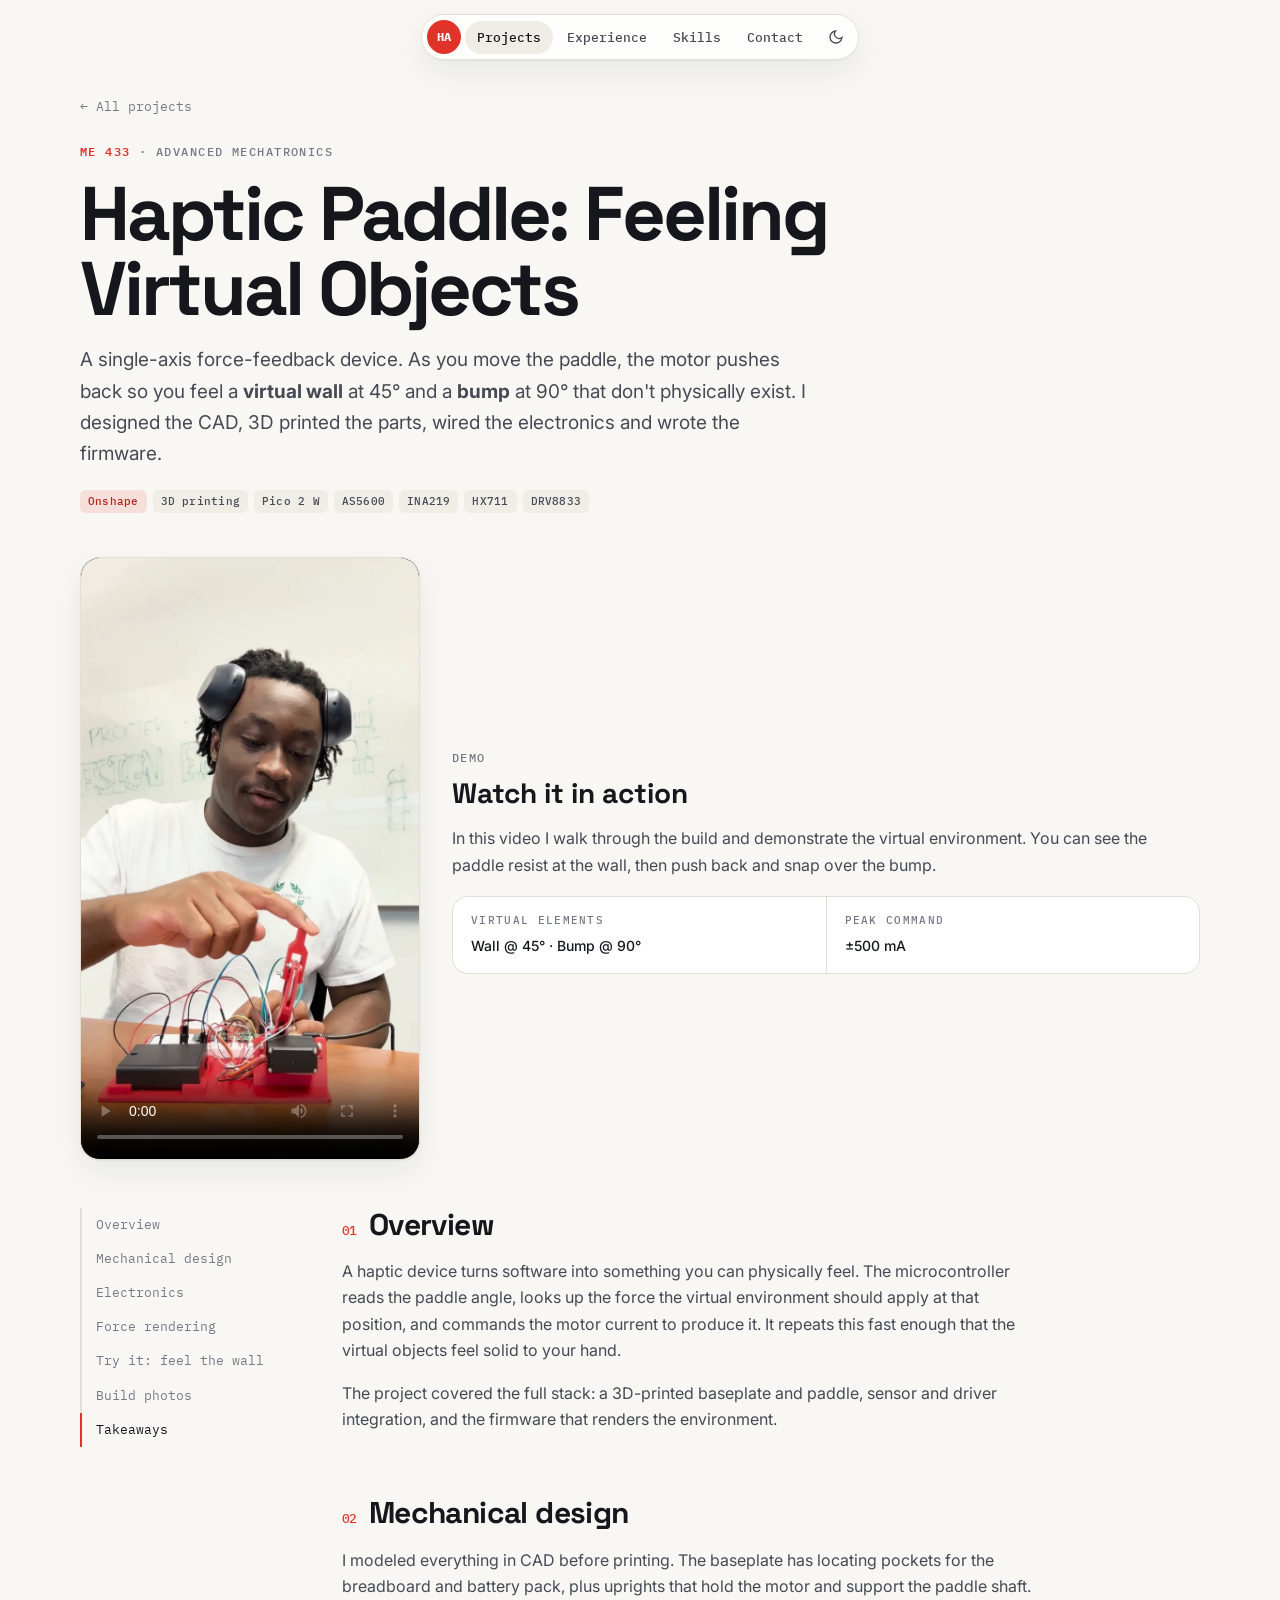
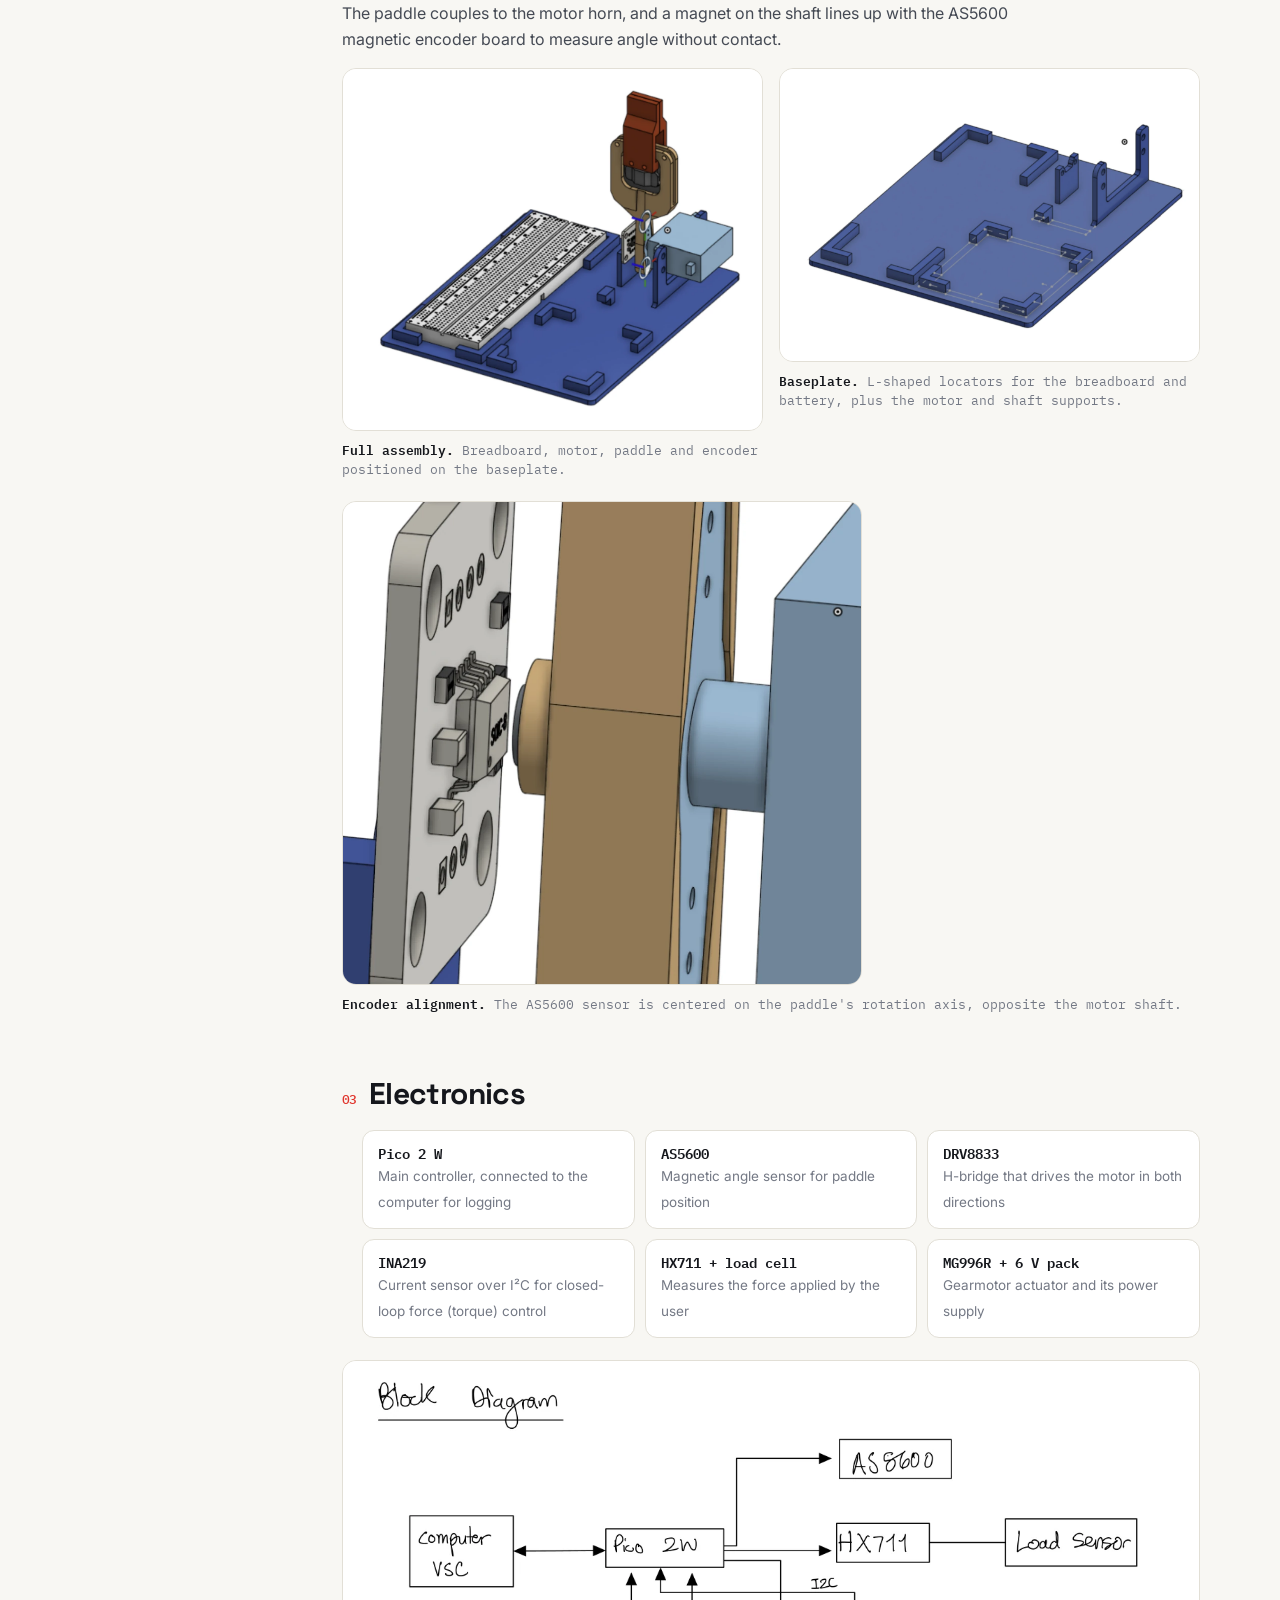
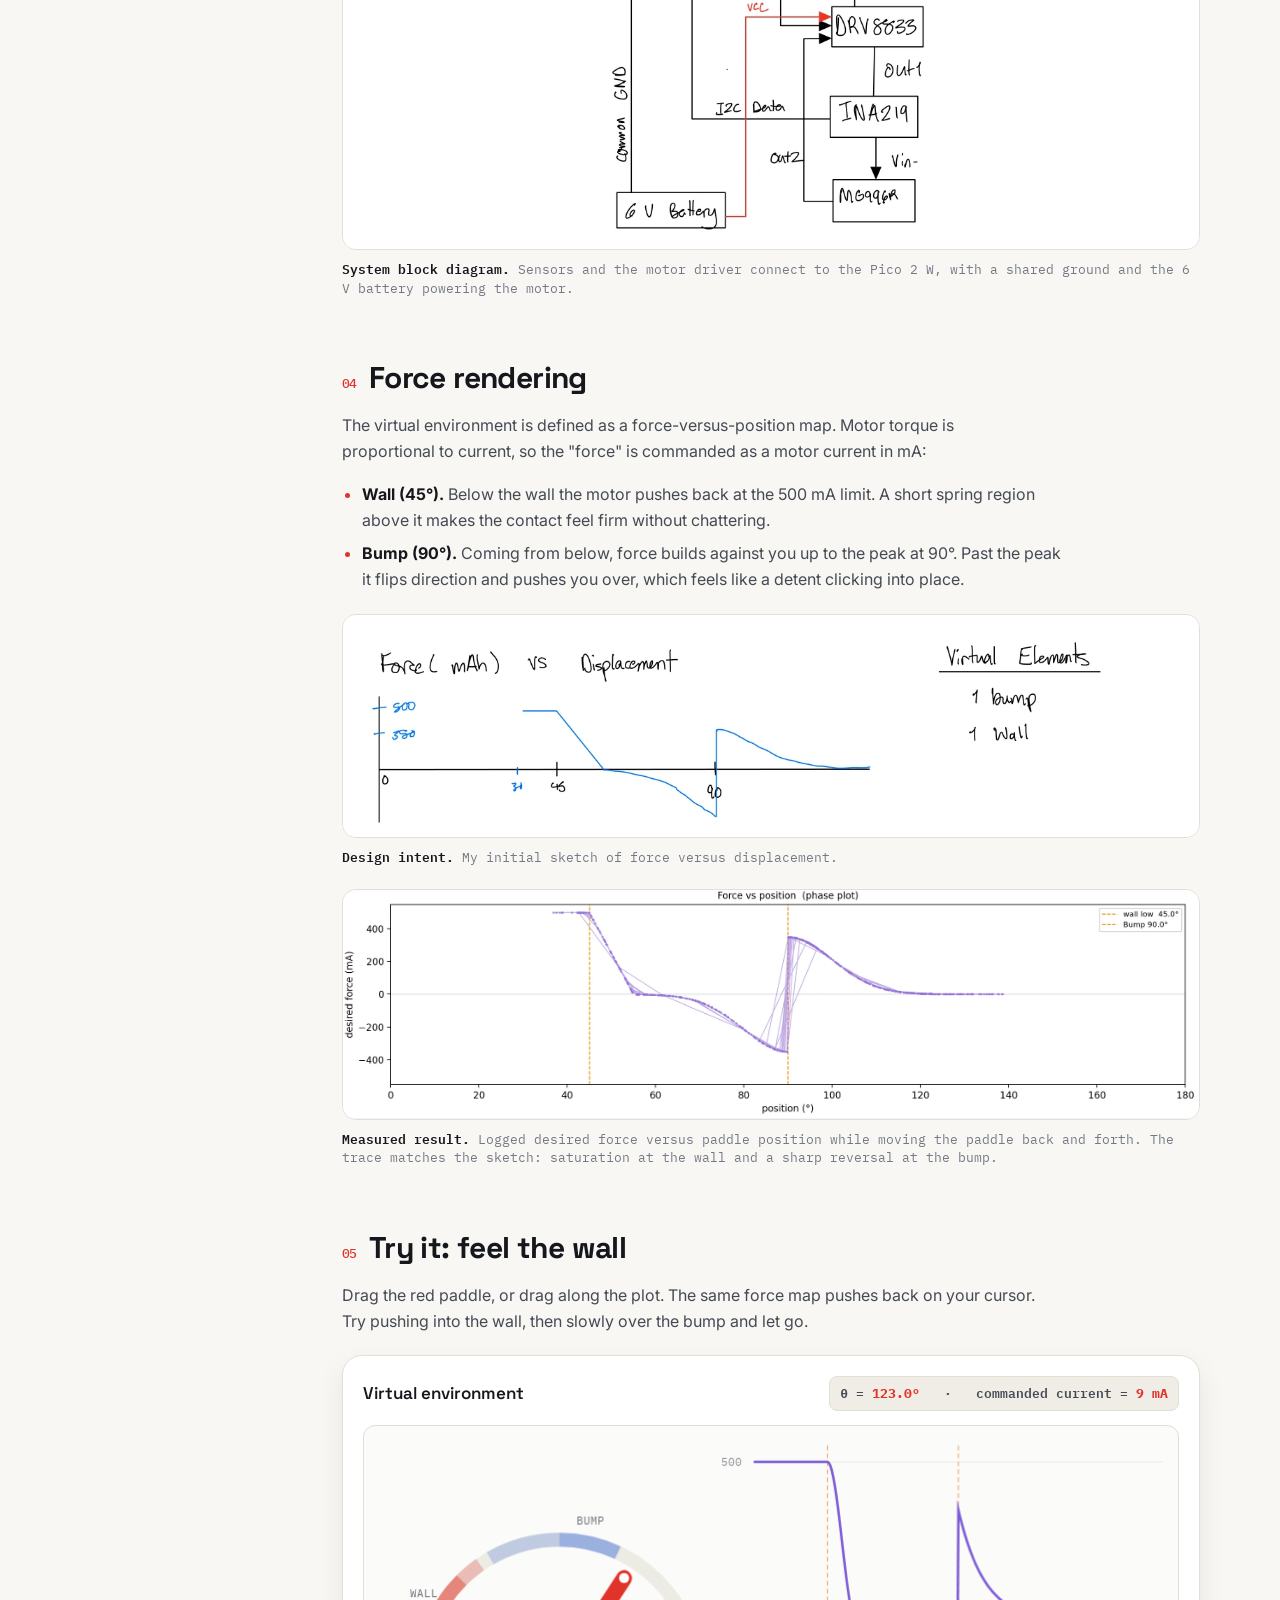
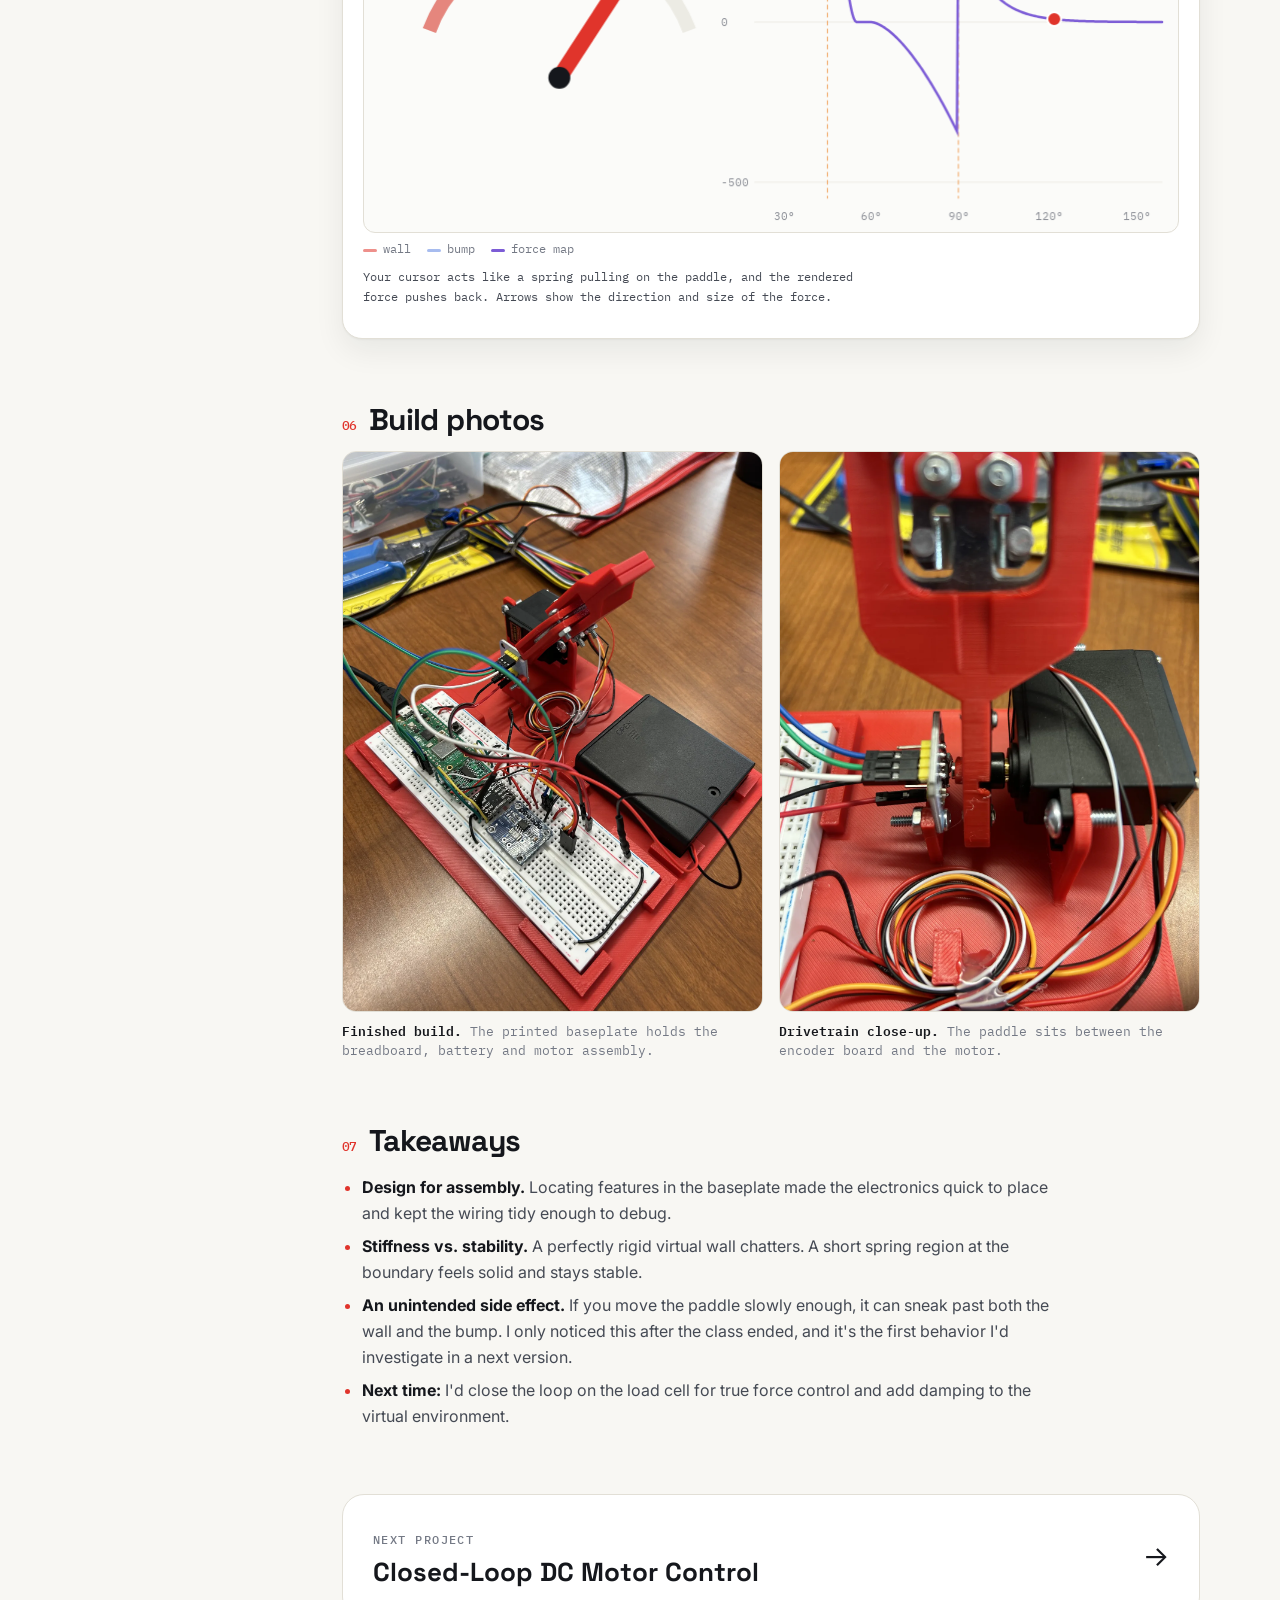
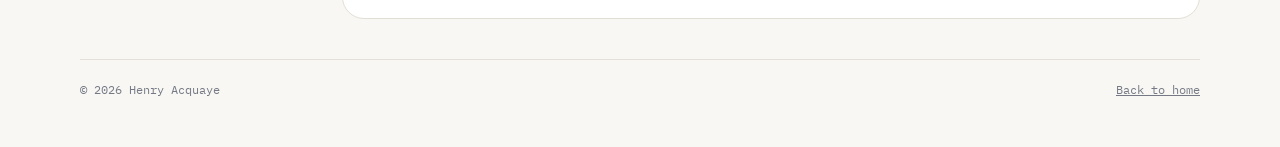
==== commit d187df14: "Add project codenames and haptic paddle limitation - Label the lightsaber Project Separatist and not" ====
--- a/projects/haptic-paddle.html
+++ b/projects/haptic-paddle.html
@@ -160,6 +160,7 @@
           <ul>
             <li><b>Design for assembly.</b> Locating features in the baseplate made the electronics quick to place and kept the wiring tidy enough to debug.</li>
             <li><b>Stiffness vs. stability.</b> A perfectly rigid virtual wall chatters. A short spring region at the boundary feels solid and stays stable.</li>
+            <li><b>An unintended side effect.</b> If you move the paddle slowly enough, it can sneak past both the wall and the bump. I only noticed this after the class ended, and it's the first behavior I'd investigate in a next version.</li>
             <li><b>Next time:</b> I'd close the loop on the load cell for true force control and add damping to the virtual environment.</li>
           </ul>
         </section>
--- a/css/style.css
+++ b/css/style.css
@@ -440,3 +440,14 @@
 .lightbox .close { top: 18px; right: 18px; }
 .lightbox .prev { left: 18px; top: 50%; margin-top: -23px; }
 .lightbox .nxt { right: 18px; top: 50%; margin-top: -23px; }
+
+/* before/after result bars */
+.results { display: grid; gap: 18px; margin: 22px 0; }
+.result { background: var(--card); border: 1px solid var(--line); border-radius: 14px; padding: 16px 18px; }
+.result-head { display: flex; justify-content: space-between; gap: 12px; flex-wrap: wrap; margin-bottom: 10px; }
+.result-head b { font: 600 15px/1.3 var(--font-display); color: var(--ink); }
+.result-head span { font: 12px/1.4 var(--font-mono); color: var(--muted); }
+.bar { position: relative; height: 30px; background: var(--bg-2); border-radius: 8px; overflow: hidden; margin-top: 6px; }
+.bar i { position: absolute; inset: 0 auto 0 0; background: var(--accent); border-radius: 8px; transition: width .5s cubic-bezier(.2,.8,.2,1), background .3s; }
+.bar i.old { background: color-mix(in srgb, var(--muted) 55%, transparent); }
+.bar em { position: relative; z-index: 1; font: 600 12px/30px var(--font-mono); font-style: normal; padding-left: 10px; color: var(--ink); white-space: nowrap; }
